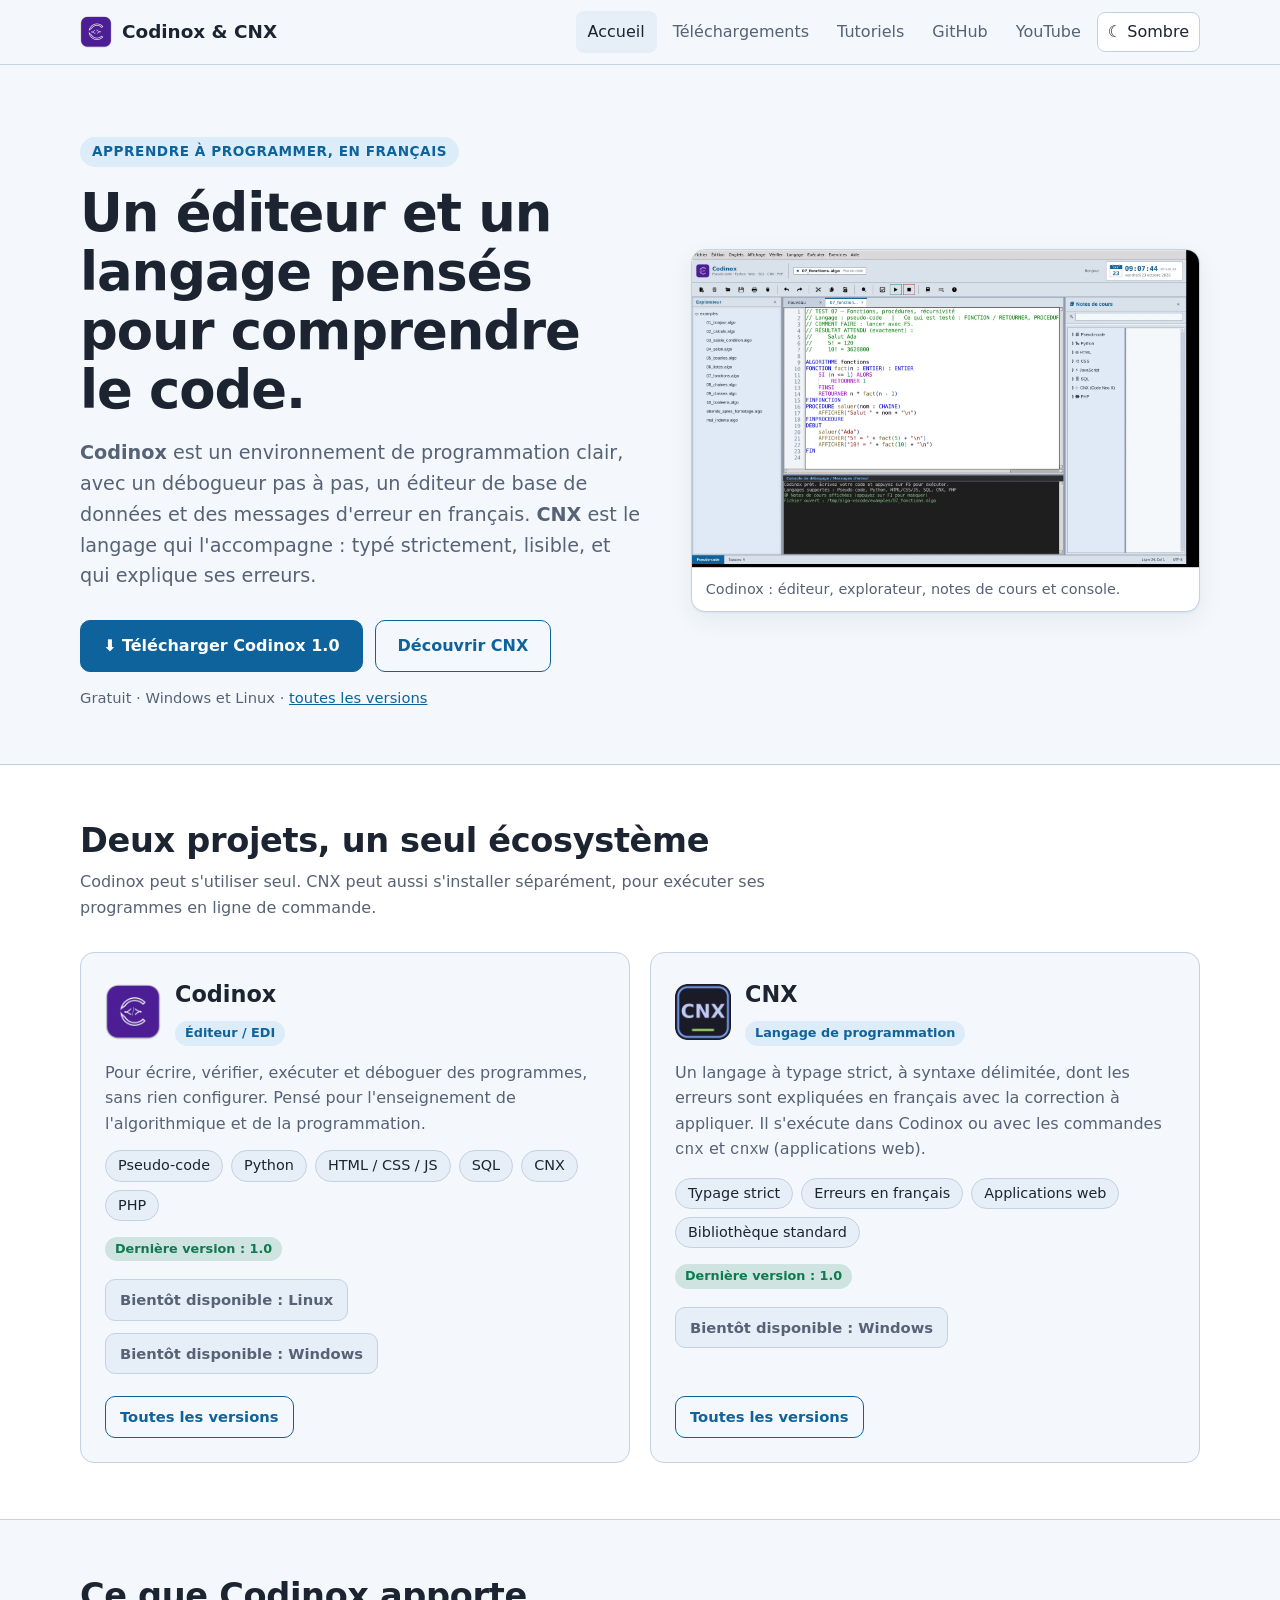
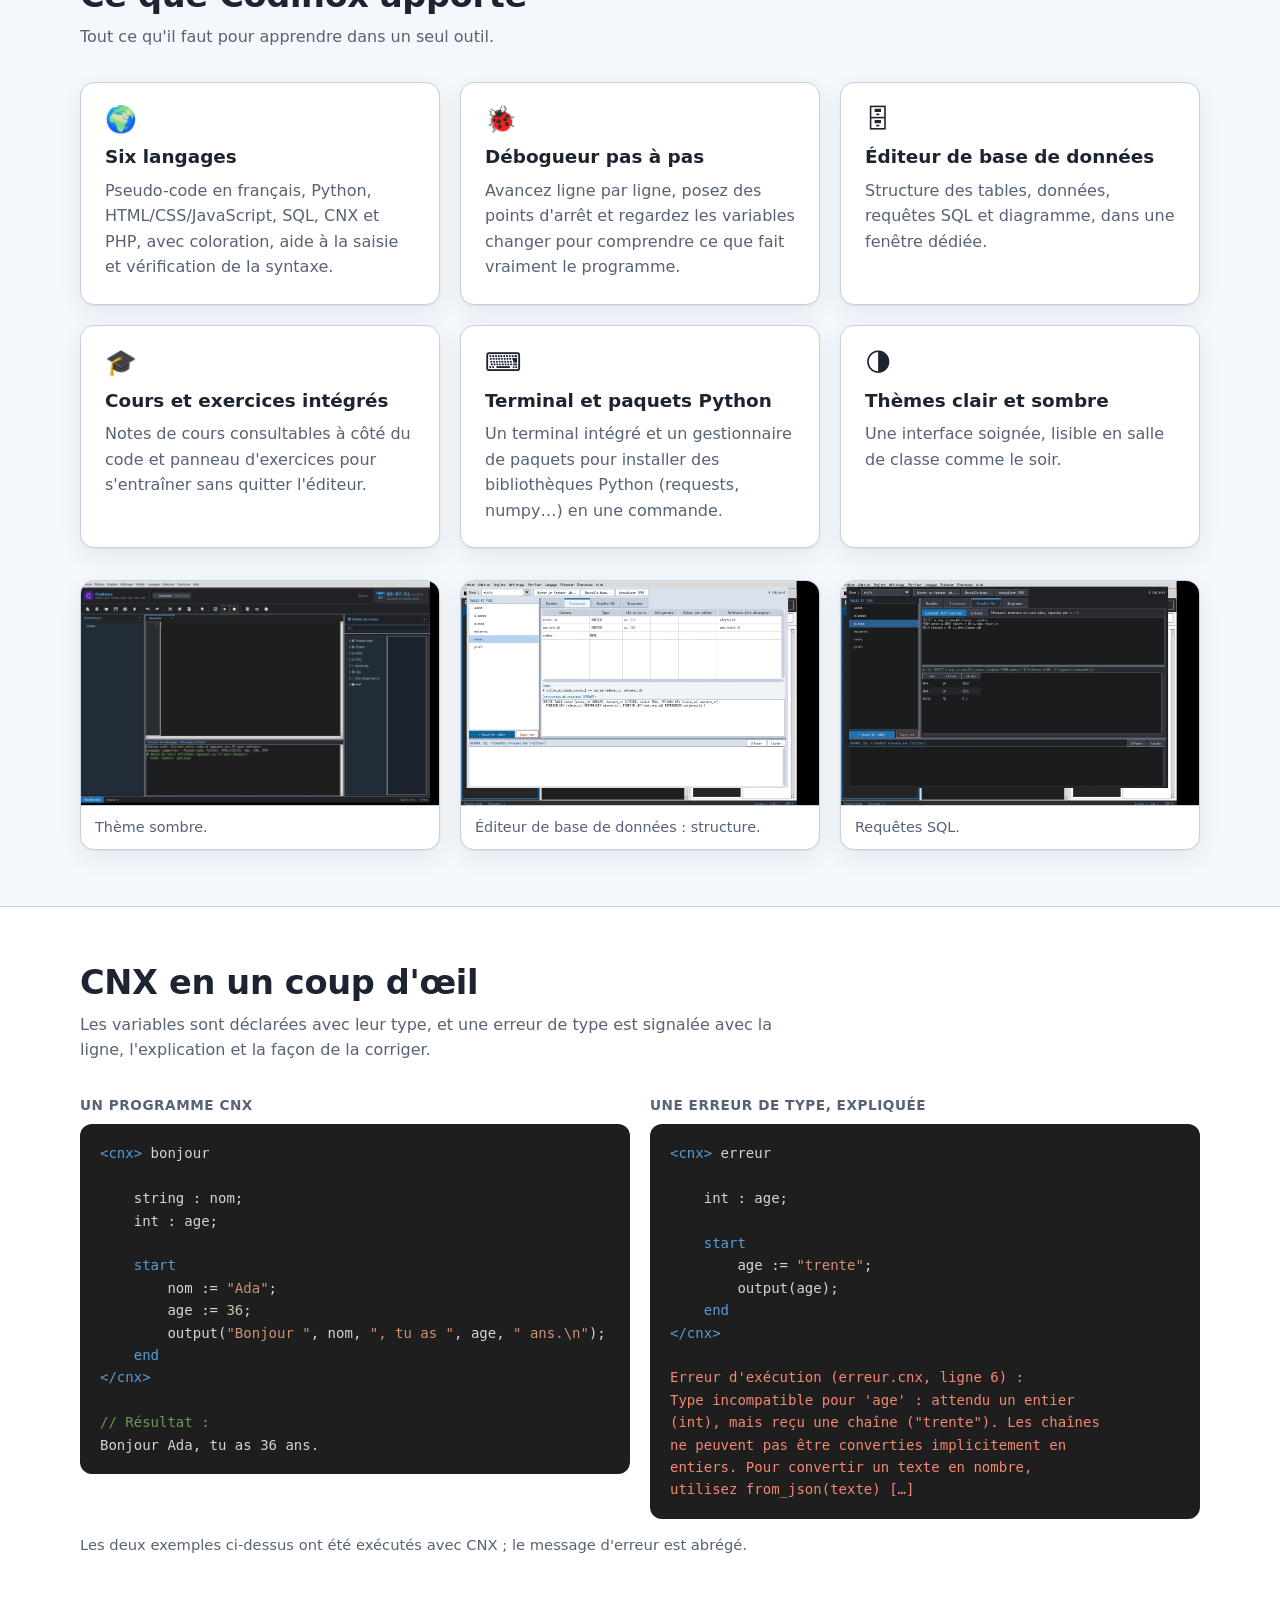
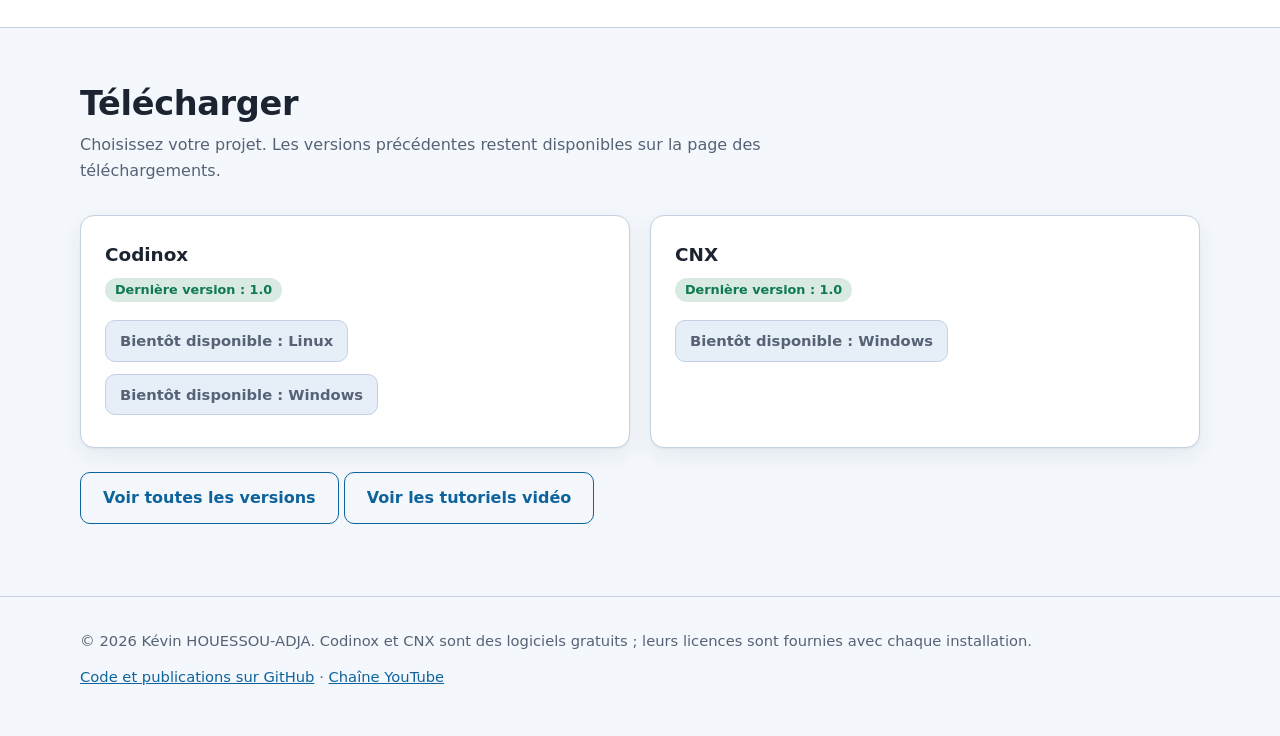
==== docs/index.html @ 6654d3e9 "Add files via upload" ====
<!doctype html>
<html lang="fr">
<head>
<meta charset="utf-8">
<meta name="viewport" content="width=device-width, initial-scale=1">
<title>Codinox et CNX : programmer en français</title>
<meta name="description" content="Codinox, un environnement de programmation avec débogueur pas à pas, et CNX, un langage typé aux erreurs en français. Téléchargement gratuit.">
<link rel="icon" type="image/png" href="img/favicon.png">
<link rel="stylesheet" href="style.css">
</head>
<body>
<header class="site-header">
  <div class="wrap">
    <a class="brand" href="index.html"><img src="img/codinox.png" alt="" width="32" height="32"><span>Codinox &amp; CNX</span></a>
    <nav class="nav" aria-label="Navigation principale">
      <a href="index.html" aria-current="page">Accueil</a>
      <a href="telechargements.html">Téléchargements</a>
      <a href="tutoriels.html">Tutoriels</a>
      <a class="repo-link" href="#" rel="noopener">GitHub</a>
      <a class="yt-link" href="https://www.youtube.com/channel/UCrIPfDknOraA24e07dwppJg" rel="noopener">YouTube</a>
      <button class="theme-btn" type="button" aria-label="Changer de thème">☾ Sombre</button>
    </nav>
  </div>
</header>

<main>
<section class="hero">
  <div class="wrap">
    <div>
      <span class="eyebrow">Apprendre à programmer, en français</span>
      <h1>Un éditeur et un langage pensés pour comprendre le code.</h1>
      <p class="lead"><strong>Codinox</strong> est un environnement de programmation clair, avec un débogueur pas à pas, un éditeur de base de données et des messages d'erreur en français.
      <strong>CNX</strong> est le langage qui l'accompagne : typé strictement, lisible, et qui explique ses erreurs.</p>
      <div class="cta">
        <a class="btn" data-hero-dl="codinox" href="telechargements.html#codinox">⬇ Télécharger Codinox</a>
        <a class="btn secondary" href="#cnx">Découvrir CNX</a>
      </div>
      <p class="hero-note">Gratuit · Windows et Linux · <a href="telechargements.html">toutes les versions</a></p>
    </div>
    <figure class="shot">
      <img src="img/interface_clair.webp" alt="Fenêtre de Codinox : éditeur de pseudo-code avec explorateur de fichiers, notes de cours et console" width="1600" height="1000">
      <figcaption>Codinox : éditeur, explorateur, notes de cours et console.</figcaption>
    </figure>
  </div>
</section>

<section id="projets" class="alt">
  <div class="wrap">
    <h2>Deux projets, un seul écosystème</h2>
    <p class="sub">Codinox peut s'utiliser seul. CNX peut aussi s'installer séparément, pour exécuter ses programmes en ligne de commande.</p>
    <div class="grid two">
      <article class="card product" id="codinox">
        <header><img src="img/codinox.png" alt="" width="56" height="56"><div><h3>Codinox</h3><span class="badge">Éditeur / EDI</span></div></header>
        <p>Pour écrire, vérifier, exécuter et déboguer des programmes, sans rien configurer. Pensé pour l'enseignement de l'algorithmique et de la programmation.</p>
        <ul class="chips"><li>Pseudo-code</li><li>Python</li><li>HTML / CSS / JS</li><li>SQL</li><li>CNX</li><li>PHP</li></ul>
        <div data-latest="codinox" data-mode="compact"></div>
        <div class="actions"><a class="btn secondary small" href="telechargements.html#codinox">Toutes les versions</a></div>
      </article>
      <article class="card product" id="cnx">
        <header><img src="img/cnx.png" alt="" width="56" height="56"><div><h3>CNX</h3><span class="badge">Langage de programmation</span></div></header>
        <p>Un langage à typage strict, à syntaxe délimitée, dont les erreurs sont expliquées en français avec la correction à appliquer. Il s'exécute dans Codinox ou avec les commandes <code>cnx</code> et <code>cnxw</code> (applications web).</p>
        <ul class="chips"><li>Typage strict</li><li>Erreurs en français</li><li>Applications web</li><li>Bibliothèque standard</li></ul>
        <div data-latest="cnx" data-mode="compact"></div>
        <div class="actions"><a class="btn secondary small" href="telechargements.html#cnx">Toutes les versions</a></div>
      </article>
    </div>
  </div>
</section>

<section id="fonctions">
  <div class="wrap">
    <h2>Ce que Codinox apporte</h2>
    <p class="sub">Tout ce qu'il faut pour apprendre dans un seul outil.</p>
    <div class="grid three">
      <div class="card"><div class="icon" aria-hidden="true">🌍</div><h3>Six langages</h3><p>Pseudo-code en français, Python, HTML/CSS/JavaScript, SQL, CNX et PHP, avec coloration, aide à la saisie et vérification de la syntaxe.</p></div>
      <div class="card"><div class="icon" aria-hidden="true">🐞</div><h3>Débogueur pas à pas</h3><p>Avancez ligne par ligne, posez des points d'arrêt et regardez les variables changer pour comprendre ce que fait vraiment le programme.</p></div>
      <div class="card"><div class="icon" aria-hidden="true">🗄</div><h3>Éditeur de base de données</h3><p>Structure des tables, données, requêtes SQL et diagramme, dans une fenêtre dédiée.</p></div>
      <div class="card"><div class="icon" aria-hidden="true">🎓</div><h3>Cours et exercices intégrés</h3><p>Notes de cours consultables à côté du code et panneau d'exercices pour s'entraîner sans quitter l'éditeur.</p></div>
      <div class="card"><div class="icon" aria-hidden="true">⌨</div><h3>Terminal et paquets Python</h3><p>Un terminal intégré et un gestionnaire de paquets pour installer des bibliothèques Python (requests, numpy…) en une commande.</p></div>
      <div class="card"><div class="icon" aria-hidden="true">🌗</div><h3>Thèmes clair et sombre</h3><p>Une interface soignée, lisible en salle de classe comme le soir.</p></div>
    </div>
    <div class="gallery" style="margin-top:32px">
      <figure class="shot"><img src="img/interface_sombre.webp" alt="Codinox en thème sombre" loading="lazy" width="1600" height="1000"><figcaption>Thème sombre.</figcaption></figure>
      <figure class="shot"><img src="img/bdd_structure.webp" alt="Éditeur de base de données : structure des tables" loading="lazy" width="1280" height="800"><figcaption>Éditeur de base de données : structure.</figcaption></figure>
      <figure class="shot"><img src="img/bdd_sql.webp" alt="Éditeur de base de données : requêtes SQL en thème sombre" loading="lazy" width="1280" height="800"><figcaption>Requêtes SQL.</figcaption></figure>
    </div>
  </div>
</section>

<section id="cnx-langage" class="alt">
  <div class="wrap">
    <h2>CNX en un coup d'œil</h2>
    <p class="sub">Les variables sont déclarées avec leur type, et une erreur de type est signalée avec la ligne, l'explication et la façon de la corriger.</p>
    <div class="code-pair">
      <div>
        <p class="code-title">Un programme CNX</p>
<pre><span class="k">&lt;cnx&gt;</span> bonjour

    string : nom;
    int : age;

    <span class="k">start</span>
        nom := <span class="s">"Ada"</span>;
        age := <span class="n">36</span>;
        output(<span class="s">"Bonjour "</span>, nom, <span class="s">", tu as "</span>, age, <span class="s">" ans.\n"</span>);
    <span class="k">end</span>
<span class="k">&lt;/cnx&gt;</span>

<span class="c">// Résultat :</span>
Bonjour Ada, tu as 36 ans.</pre>
      </div>
      <div>
        <p class="code-title">Une erreur de type, expliquée</p>
<pre><span class="k">&lt;cnx&gt;</span> erreur

    int : age;

    <span class="k">start</span>
        age := <span class="s">"trente"</span>;
        output(age);
    <span class="k">end</span>
<span class="k">&lt;/cnx&gt;</span>

<span class="e">Erreur d'exécution (erreur.cnx, ligne 6) :
Type incompatible pour 'age' : attendu un entier
(int), mais reçu une chaîne ("trente"). Les chaînes
ne peuvent pas être converties implicitement en
entiers. Pour convertir un texte en nombre,
utilisez from_json(texte) […]</span></pre>
      </div>
    </div>
    <p class="hero-note">Les deux exemples ci-dessus ont été exécutés avec CNX ; le message d'erreur est abrégé.</p>
  </div>
</section>

<section id="telecharger">
  <div class="wrap">
    <h2>Télécharger</h2>
    <p class="sub">Choisissez votre projet. Les versions précédentes restent disponibles sur la page des téléchargements.</p>
    <div class="grid two">
      <div class="card"><h3>Codinox</h3><div data-latest="codinox" data-mode="compact"></div></div>
      <div class="card"><h3>CNX</h3><div data-latest="cnx" data-mode="compact"></div></div>
    </div>
    <p style="margin-top:24px"><a class="btn secondary" href="telechargements.html">Voir toutes les versions</a> <a class="btn secondary" href="tutoriels.html">Voir les tutoriels vidéo</a></p>
  </div>
</section>
</main>

<footer>
  <div class="wrap">
    <p>© <span data-year>2026</span> Kévin HOUESSOU-ADJA. Codinox et CNX sont des logiciels gratuits ; leurs licences sont fournies avec chaque installation.</p>
    <p><a class="repo-link" href="#" rel="noopener">Code et publications sur GitHub</a> · <a class="yt-link" href="https://www.youtube.com/channel/UCrIPfDknOraA24e07dwppJg" rel="noopener">Chaîne YouTube</a></p>
  </div>
</footer>
<script src="data/releases.js"></script>
<script src="site.js"></script>
</body>
</html>
---- docs/style.css ----
/* Codinox / CNX : site de présentation. Mêmes couleurs que l'IDE (bleu #0e639c, fonds bleutés, thème sombre #202226). */
:root {
  --bg: #f4f8fc; --surface: #ffffff; --soft: #e6eef7; --border: #c3d1e2;
  --text: #1b2430; --muted: #566275; --accent: #0e639c; --accent-hover: #0b5080; --accent-fg: #ffffff;
  --accent-soft: #dcecf8; --ok: #0f7a4f; --warn: #b45309; --code-bg: #1e1e1e; --code-fg: #d4d4d4;
  --shadow: 0 1px 2px rgba(20,40,70,.06), 0 8px 24px rgba(20,40,70,.07);
  --font: "Segoe UI", system-ui, -apple-system, "Helvetica Neue", Arial, sans-serif;
  --mono: Consolas, "SF Mono", Menlo, "DejaVu Sans Mono", monospace;
}
@media (prefers-color-scheme: dark) {
  :root:not([data-theme="light"]) {
    --bg: #1a1d22; --surface: #23272e; --soft: #2a3038; --border: #3a424d;
    --text: #e6e9ef; --muted: #a3abb9; --accent: #4aa3e0; --accent-hover: #6bb6ea; --accent-fg: #0f1a24;
    --accent-soft: #1f3447; --ok: #7cc38a; --warn: #f0b45a; --code-bg: #14161a; --code-fg: #d4d4d4;
    --shadow: 0 1px 2px rgba(0,0,0,.3), 0 8px 24px rgba(0,0,0,.25);
  }
}
:root[data-theme="dark"] {
  --bg: #1a1d22; --surface: #23272e; --soft: #2a3038; --border: #3a424d;
  --text: #e6e9ef; --muted: #a3abb9; --accent: #4aa3e0; --accent-hover: #6bb6ea; --accent-fg: #0f1a24;
  --accent-soft: #1f3447; --ok: #7cc38a; --warn: #f0b45a; --code-bg: #14161a; --code-fg: #d4d4d4;
  --shadow: 0 1px 2px rgba(0,0,0,.3), 0 8px 24px rgba(0,0,0,.25);
}
* { box-sizing: border-box; }
html { scroll-behavior: smooth; }
body { margin: 0; background: var(--bg); color: var(--text); font: 16px/1.6 var(--font); -webkit-font-smoothing: antialiased; }
img { max-width: 100%; height: auto; display: block; }
a { color: var(--accent); }
a:hover { color: var(--accent-hover); }
.wrap { width: min(1120px, 100% - 32px); margin: 0 auto; }
:focus-visible { outline: 3px solid var(--accent); outline-offset: 2px; border-radius: 4px; }

/* En-tête */
.site-header { position: sticky; top: 0; z-index: 20; background: color-mix(in srgb, var(--bg) 88%, transparent); backdrop-filter: blur(10px); border-bottom: 1px solid var(--border); }
.site-header .wrap { display: flex; align-items: center; gap: 20px; min-height: 64px; flex-wrap: wrap; }
.brand { display: flex; align-items: center; gap: 10px; font-weight: 700; font-size: 1.15rem; color: var(--text); text-decoration: none; }
.brand img { width: 32px; height: 32px; border-radius: 8px; }
.nav { display: flex; gap: 4px; margin-left: auto; align-items: center; flex-wrap: wrap; }
.nav a { color: var(--muted); text-decoration: none; padding: 8px 12px; border-radius: 8px; font-weight: 500; }
.nav a:hover, .nav a[aria-current="page"] { color: var(--text); background: var(--soft); }
.theme-btn { border: 1px solid var(--border); background: var(--surface); color: var(--text); border-radius: 8px; padding: 6px 10px; cursor: pointer; font: inherit; }
.theme-btn:hover { background: var(--soft); }

/* Boutons */
.btn { display: inline-flex; align-items: center; gap: 8px; padding: 12px 22px; border-radius: 10px; border: 1px solid var(--accent); background: var(--accent); color: var(--accent-fg); font: inherit; font-weight: 600; text-decoration: none; cursor: pointer; }
.btn:hover { background: var(--accent-hover); border-color: var(--accent-hover); color: var(--accent-fg); }
.btn.secondary { background: transparent; color: var(--accent); }
.btn.secondary:hover { background: var(--accent-soft); color: var(--accent-hover); }
.btn.small { padding: 8px 14px; font-size: .92rem; }
.btn[aria-disabled="true"] { background: var(--soft); border-color: var(--border); color: var(--muted); cursor: not-allowed; pointer-events: none; }

/* Accueil */
.hero { padding: 72px 0 40px; }
.hero .wrap { display: grid; grid-template-columns: 1.05fr .95fr; gap: 48px; align-items: center; }
.eyebrow { display: inline-block; font-size: .85rem; font-weight: 600; letter-spacing: .04em; text-transform: uppercase; color: var(--accent); background: var(--accent-soft); padding: 4px 12px; border-radius: 999px; }
h1 { font-size: clamp(2rem, 4.6vw, 3.3rem); line-height: 1.12; margin: 16px 0; letter-spacing: -.02em; }
.lead { font-size: 1.2rem; color: var(--muted); max-width: 34em; }
.cta { display: flex; gap: 12px; flex-wrap: wrap; margin-top: 28px; }
.hero-note { color: var(--muted); font-size: .92rem; margin-top: 14px; }
.shot { border: 1px solid var(--border); border-radius: 14px; box-shadow: var(--shadow); overflow: hidden; background: var(--surface); }
.shot img { width: 100%; }
.shot figcaption { padding: 10px 14px; font-size: .9rem; color: var(--muted); border-top: 1px solid var(--border); }
figure { margin: 0; }

section { padding: 56px 0; }
section.alt { background: var(--surface); border-block: 1px solid var(--border); }
h2 { font-size: clamp(1.5rem, 3vw, 2.1rem); line-height: 1.2; margin: 0 0 8px; letter-spacing: -.01em; }
.sub { color: var(--muted); max-width: 46em; margin: 0 0 32px; }
.grid { display: grid; gap: 20px; }
.grid.two { grid-template-columns: repeat(2, 1fr); }
.grid.three { grid-template-columns: repeat(3, 1fr); }
.card { background: var(--surface); border: 1px solid var(--border); border-radius: 14px; padding: 24px; box-shadow: var(--shadow); }
section.alt .card { background: var(--bg); box-shadow: none; }
.card h3 { margin: 0 0 6px; font-size: 1.15rem; }
.card p { margin: 0; color: var(--muted); }
.card .icon { font-size: 1.6rem; line-height: 1; margin-bottom: 10px; }
.product { display: flex; flex-direction: column; gap: 14px; }
.product header { display: flex; align-items: center; gap: 14px; }
.product header img { width: 56px; height: 56px; border-radius: 12px; }
.product h3 { font-size: 1.4rem; }
.badge { display: inline-block; font-size: .8rem; font-weight: 600; padding: 2px 10px; border-radius: 999px; background: var(--accent-soft); color: var(--accent); }
.badge.ok { background: color-mix(in srgb, var(--ok) 16%, transparent); color: var(--ok); }
.chips { display: flex; flex-wrap: wrap; gap: 8px; margin: 0; padding: 0; list-style: none; }
.chips li { background: var(--soft); border: 1px solid var(--border); border-radius: 999px; padding: 3px 12px; font-size: .9rem; }
.product .actions { margin-top: auto; display: flex; gap: 10px; flex-wrap: wrap; }

/* Code CNX */
.code-pair { display: grid; grid-template-columns: 1fr 1fr; gap: 20px; }
pre { margin: 0; background: var(--code-bg); color: var(--code-fg); border-radius: 12px; padding: 18px 20px; overflow-x: auto; font: 14px/1.6 var(--mono); }
.code-title { font-size: .85rem; font-weight: 600; color: var(--muted); margin: 0 0 8px; text-transform: uppercase; letter-spacing: .04em; }
.k { color: #569cd6; } .s { color: #ce9178; } .c { color: #6a9955; } .n { color: #b5cea8; } .e { color: #f48771; }

.gallery { display: grid; grid-template-columns: repeat(3, 1fr); gap: 20px; }
.gallery .wide { grid-column: 1 / -1; }

/* Téléchargements */
.dl-head { display: flex; flex-wrap: wrap; gap: 16px; align-items: baseline; }
.dl-head h2 { margin: 0; }
.latest { border: 2px solid var(--accent); border-radius: 16px; background: var(--surface); padding: 28px; box-shadow: var(--shadow); }
.latest .ver { font-size: 2.2rem; font-weight: 800; letter-spacing: -.02em; }
.latest .meta { color: var(--muted); margin-left: 10px; }
.files { display: flex; flex-wrap: wrap; gap: 12px; margin: 18px 0 8px; }
.file { display: flex; flex-direction: column; gap: 4px; }
.file small { color: var(--muted); }
.file .reco { color: var(--ok); font-weight: 600; }
.notes { margin: 12px 0 0; padding-left: 20px; color: var(--muted); }
.history { margin-top: 28px; }
.history h3 { margin: 0 0 12px; }
.release { border: 1px solid var(--border); border-radius: 12px; background: var(--surface); margin-bottom: 10px; }
.release summary { cursor: pointer; padding: 14px 18px; display: flex; gap: 12px; align-items: center; flex-wrap: wrap; font-weight: 600; list-style: none; }
.release summary::-webkit-details-marker { display: none; }
.release summary::before { content: "▸"; color: var(--muted); transition: transform .15s; }
.release[open] summary::before { transform: rotate(90deg); }
.release .body { padding: 0 18px 18px; }
.release .date { color: var(--muted); font-weight: 400; margin-left: auto; }
.empty { border: 1px dashed var(--border); border-radius: 14px; padding: 32px; text-align: center; color: var(--muted); background: var(--surface); }
.tabs { display: flex; gap: 8px; margin-bottom: 24px; flex-wrap: wrap; }
.tab { border: 1px solid var(--border); background: var(--surface); color: var(--text); border-radius: 999px; padding: 6px 16px; cursor: pointer; font: inherit; }
.tab[aria-pressed="true"] { background: var(--accent); border-color: var(--accent); color: var(--accent-fg); }
.video { display: flex; flex-direction: column; gap: 10px; }
.video .tag { align-self: flex-start; }
.video .actions { margin-top: auto; display: flex; gap: 8px; flex-wrap: wrap; padding-top: 8px; }
.player { aspect-ratio: 16 / 9; border-radius: 10px; overflow: hidden; background: #0b1220; margin-bottom: 4px; }
.player iframe { width: 100%; height: 100%; border: 0; display: block; }
.player-btn { width: 100%; height: 100%; border: 0; cursor: pointer; display: flex; flex-direction: column; align-items: center; justify-content: center; gap: 8px; color: #e6e9ef; font: inherit; font-weight: 600; background: radial-gradient(circle at 50% 40%, #1b4f8f, #0b1220 70%); }
.player-btn span:first-child { font-size: 2.4rem; line-height: 1; }
.player-btn:hover { filter: brightness(1.15); }
.yt-btn { margin-bottom: 20px; }
.note { background: var(--accent-soft); border-radius: 12px; padding: 14px 18px; color: var(--text); }

footer { border-top: 1px solid var(--border); padding: 32px 0 48px; color: var(--muted); font-size: .92rem; }
footer .wrap { display: flex; flex-wrap: wrap; gap: 12px 32px; justify-content: space-between; }
footer p { margin: 0; }

@media (max-width: 860px) {
  .hero { padding-top: 40px; }
  .hero .wrap, .grid.two, .grid.three, .code-pair, .gallery { grid-template-columns: 1fr; }
  .nav { margin-left: 0; }
  .release .date { margin-left: 0; }
}
@media (prefers-reduced-motion: reduce) { html { scroll-behavior: auto; } * { transition: none !important; } }

/* Les éléments de grille peuvent rétrécir (sinon les blocs de code élargissent la page sur téléphone) */
.grid > *, .code-pair > *, .gallery > *, .hero .wrap > * { min-width: 0; }
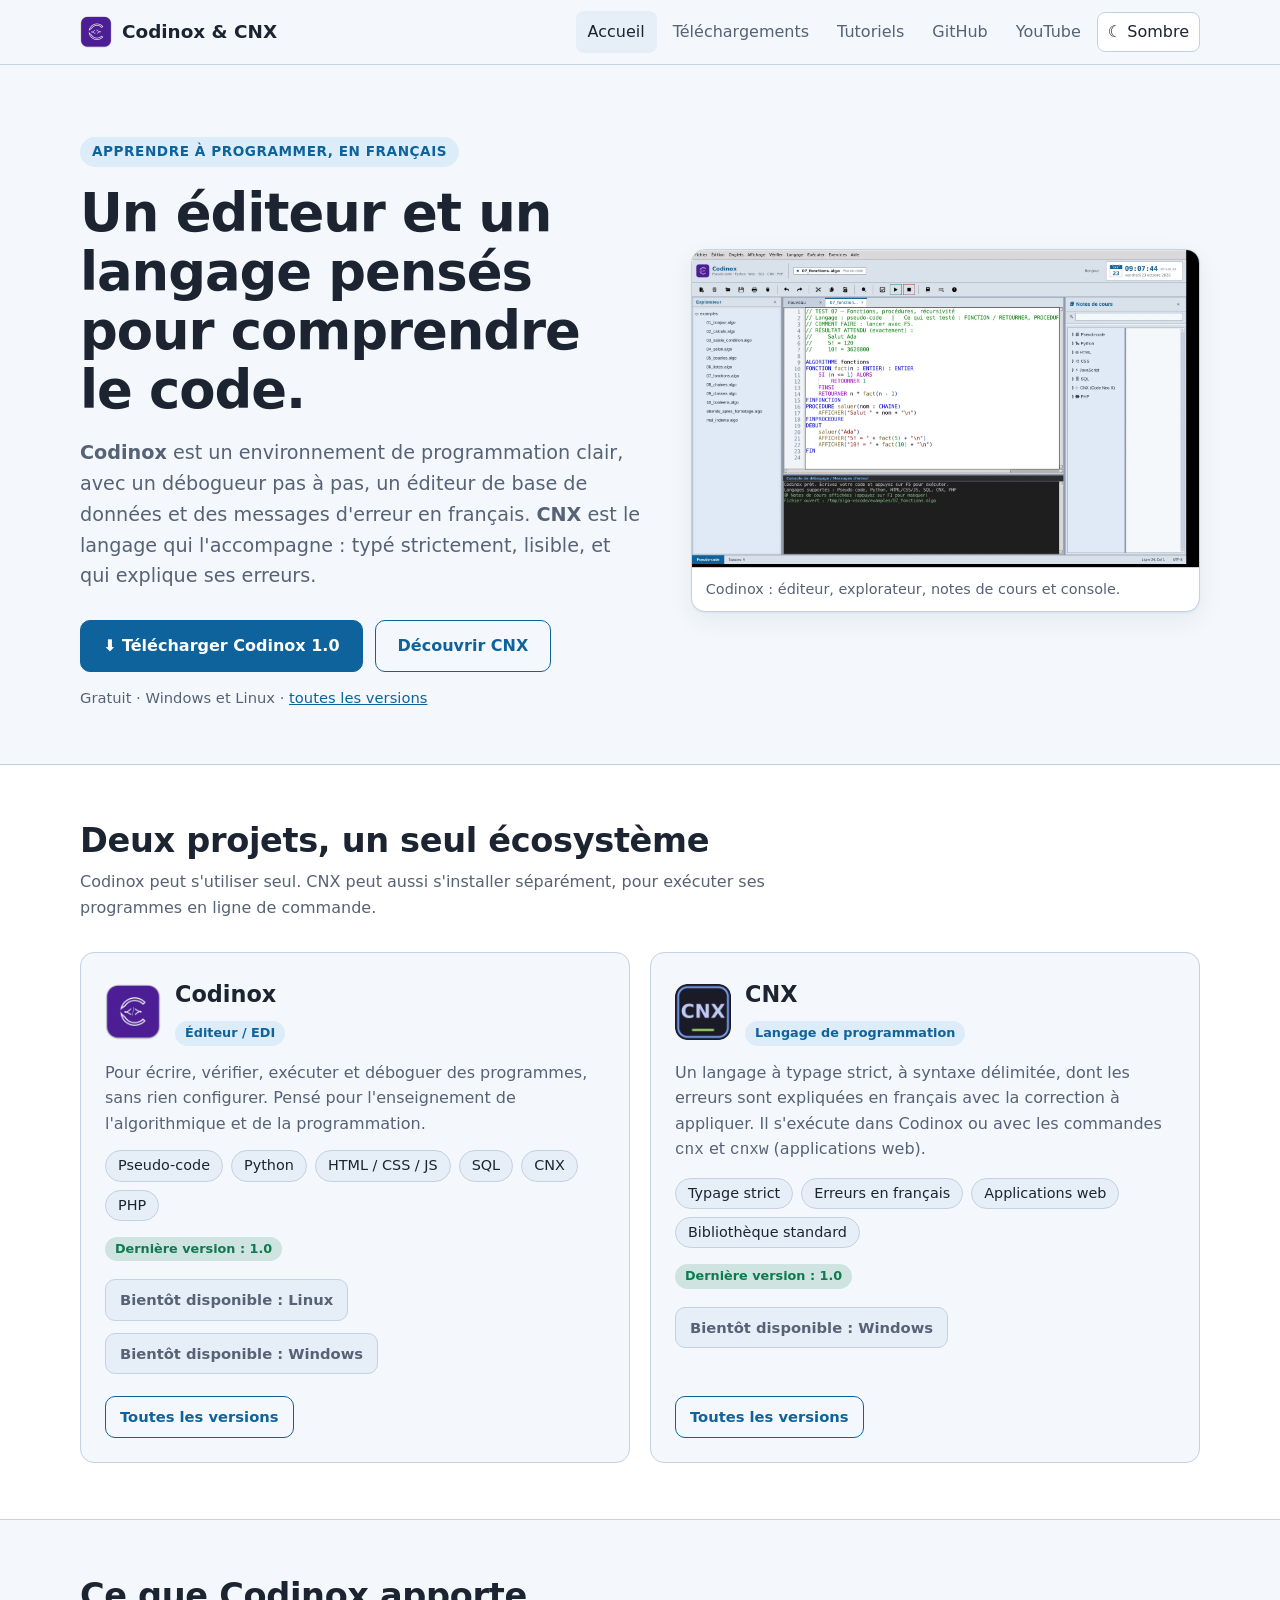
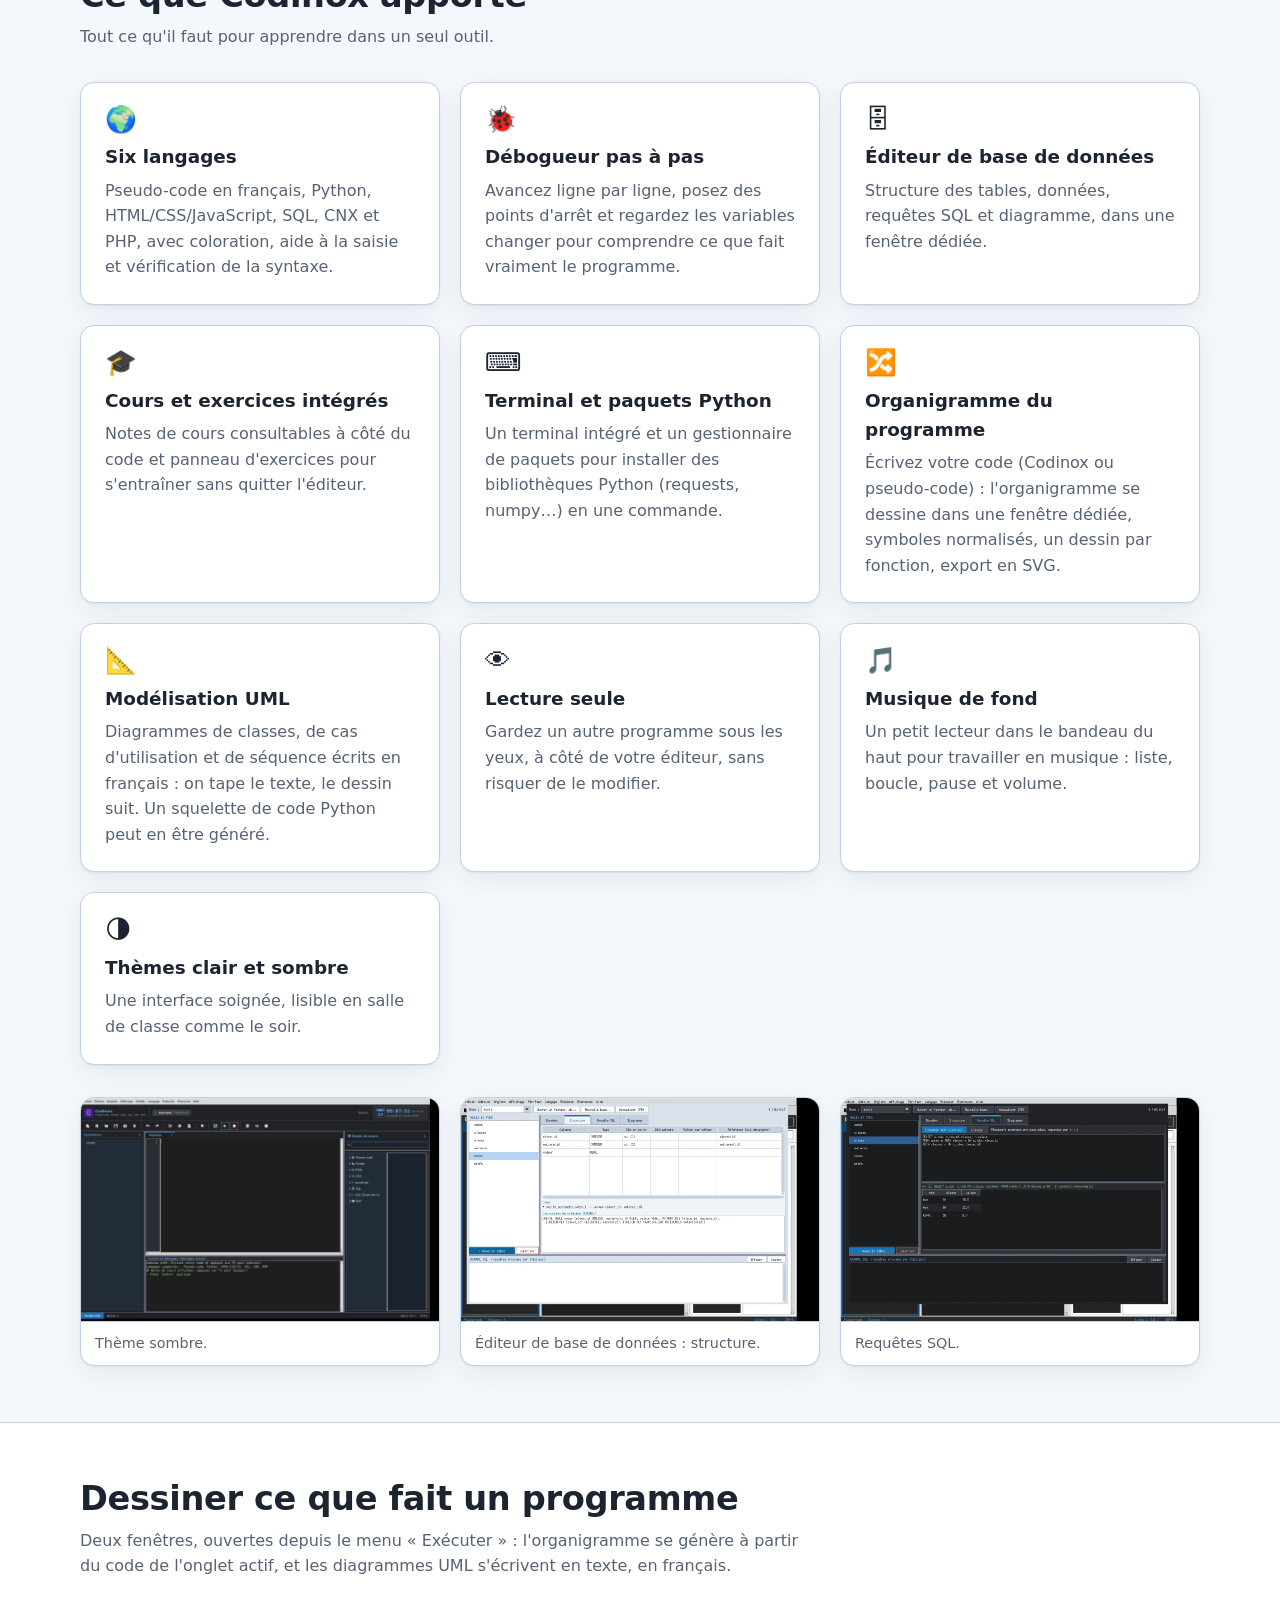
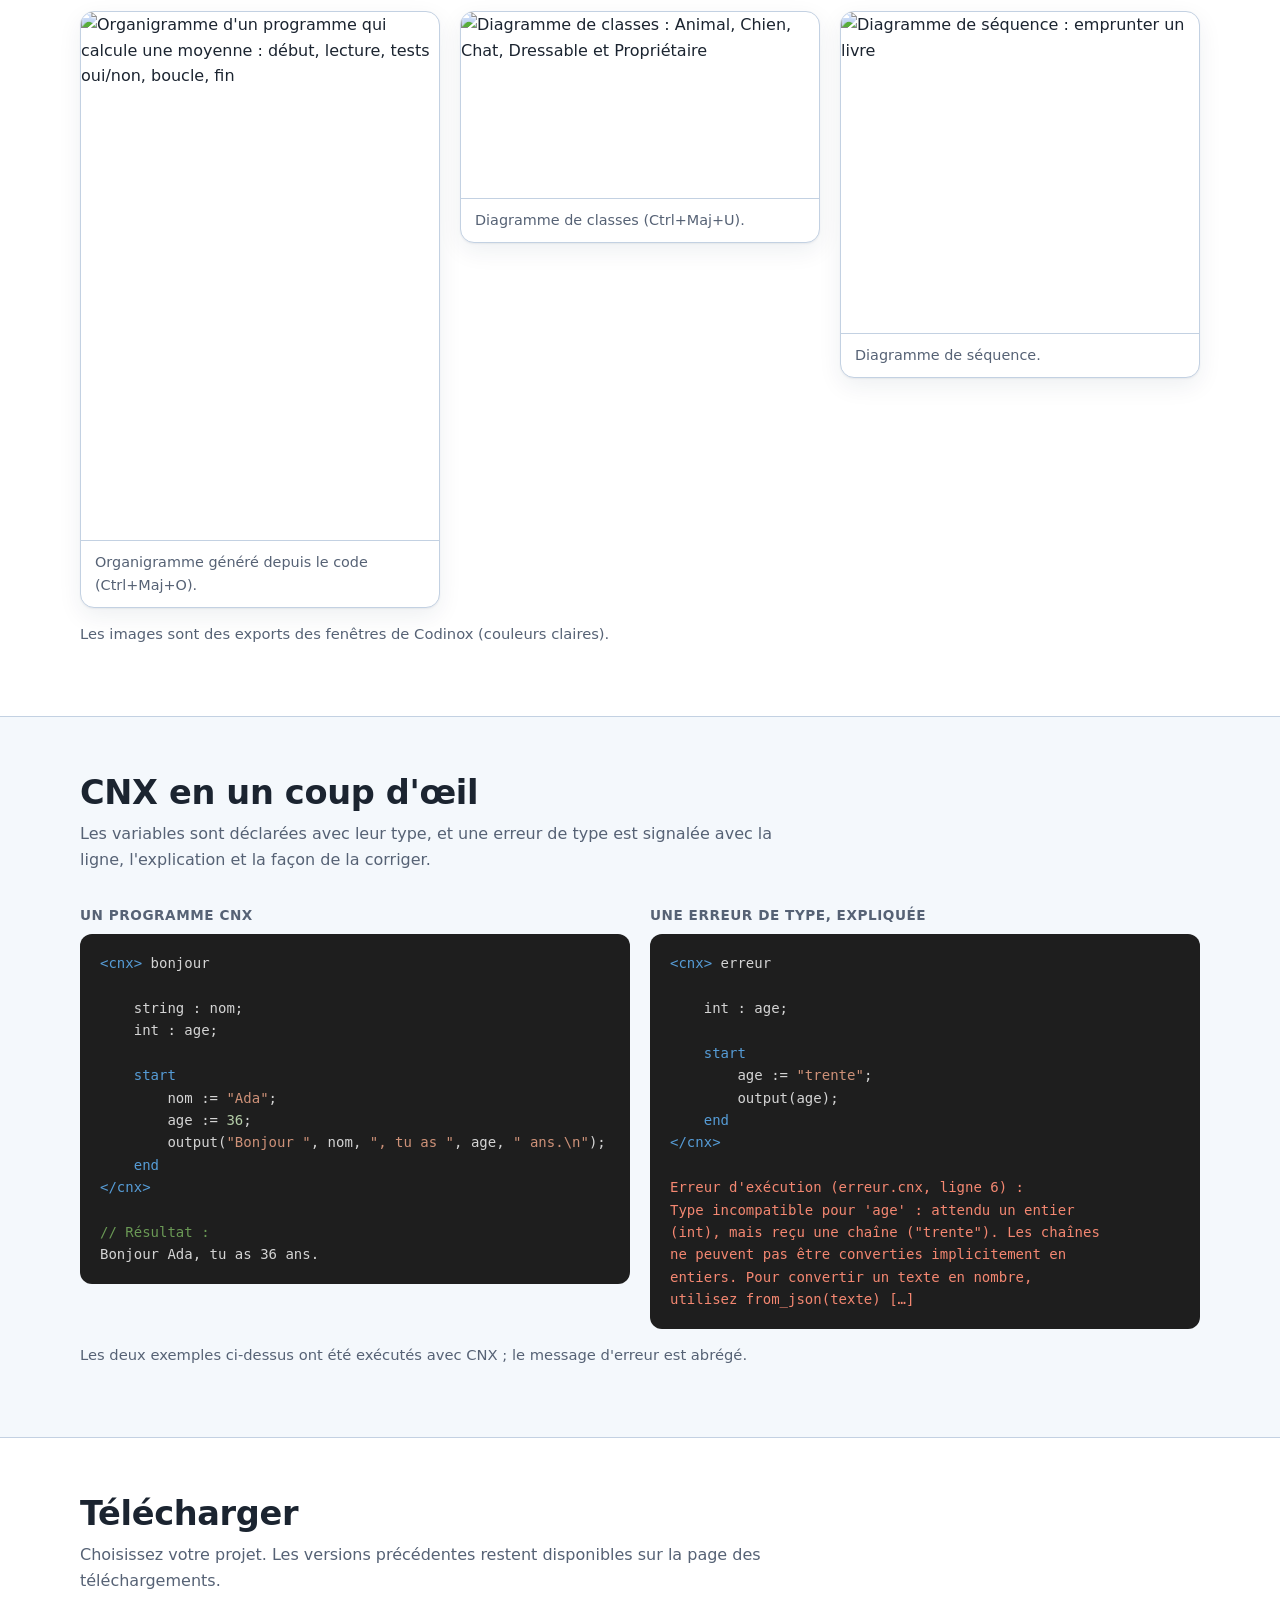
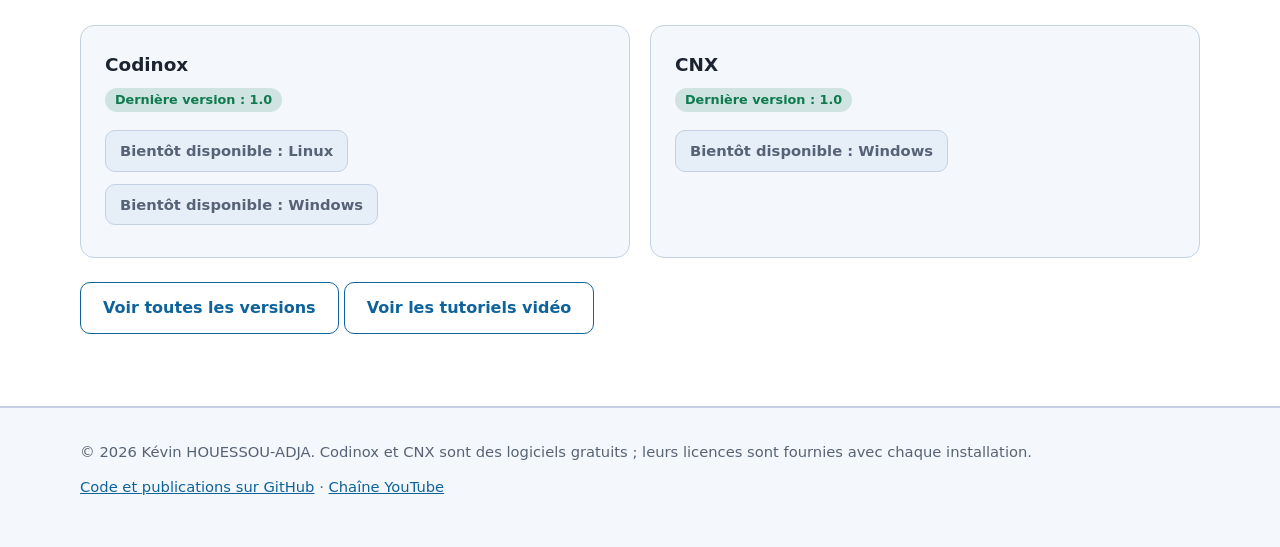
==== commit 270c1c4e: "Add files via upload" ====
--- a/docs/index.html
+++ b/docs/index.html
@@ -77,6 +77,10 @@
       <div class="card"><div class="icon" aria-hidden="true">🗄</div><h3>Éditeur de base de données</h3><p>Structure des tables, données, requêtes SQL et diagramme, dans une fenêtre dédiée.</p></div>
       <div class="card"><div class="icon" aria-hidden="true">🎓</div><h3>Cours et exercices intégrés</h3><p>Notes de cours consultables à côté du code et panneau d'exercices pour s'entraîner sans quitter l'éditeur.</p></div>
       <div class="card"><div class="icon" aria-hidden="true">⌨</div><h3>Terminal et paquets Python</h3><p>Un terminal intégré et un gestionnaire de paquets pour installer des bibliothèques Python (requests, numpy…) en une commande.</p></div>
+      <div class="card"><div class="icon" aria-hidden="true">🔀</div><h3>Organigramme du programme</h3><p>Écrivez votre code (Codinox ou pseudo-code) : l'organigramme se dessine dans une fenêtre dédiée, symboles normalisés, un dessin par fonction, export en SVG.</p></div>
+      <div class="card"><div class="icon" aria-hidden="true">📐</div><h3>Modélisation UML</h3><p>Diagrammes de classes, de cas d'utilisation et de séquence écrits en français : on tape le texte, le dessin suit. Un squelette de code Python peut en être généré.</p></div>
+      <div class="card"><div class="icon" aria-hidden="true">👁</div><h3>Lecture seule</h3><p>Gardez un autre programme sous les yeux, à côté de votre éditeur, sans risquer de le modifier.</p></div>
+      <div class="card"><div class="icon" aria-hidden="true">🎵</div><h3>Musique de fond</h3><p>Un petit lecteur dans le bandeau du haut pour travailler en musique : liste, boucle, pause et volume.</p></div>
       <div class="card"><div class="icon" aria-hidden="true">🌗</div><h3>Thèmes clair et sombre</h3><p>Une interface soignée, lisible en salle de classe comme le soir.</p></div>
     </div>
     <div class="gallery" style="margin-top:32px">
@@ -87,7 +91,20 @@
   </div>
 </section>
 
-<section id="cnx-langage" class="alt">
+<section id="modelisation" class="alt">
+  <div class="wrap">
+    <h2>Dessiner ce que fait un programme</h2>
+    <p class="sub">Deux fenêtres, ouvertes depuis le menu « Exécuter » : l'organigramme se génère à partir du code de l'onglet actif, et les diagrammes UML s'écrivent en texte, en français.</p>
+    <div class="gallery">
+      <figure class="shot"><img src="img/organigramme.webp" alt="Organigramme d'un programme qui calcule une moyenne : début, lecture, tests oui/non, boucle, fin" loading="lazy" width="1000" height="1474"><figcaption>Organigramme généré depuis le code (Ctrl+Maj+O).</figcaption></figure>
+      <figure class="shot"><img src="img/uml_classes.webp" alt="Diagramme de classes : Animal, Chien, Chat, Dressable et Propriétaire" loading="lazy" width="1400" height="726"><figcaption>Diagramme de classes (Ctrl+Maj+U).</figcaption></figure>
+      <figure class="shot"><img src="img/uml_sequence.webp" alt="Diagramme de séquence : emprunter un livre" loading="lazy" width="1400" height="1257"><figcaption>Diagramme de séquence.</figcaption></figure>
+    </div>
+    <p class="hero-note">Les images sont des exports des fenêtres de Codinox (couleurs claires).</p>
+  </div>
+</section>
+
+<section id="cnx-langage">
   <div class="wrap">
     <h2>CNX en un coup d'œil</h2>
     <p class="sub">Les variables sont déclarées avec leur type, et une erreur de type est signalée avec la ligne, l'explication et la façon de la corriger.</p>
@@ -133,7 +150,7 @@
   </div>
 </section>
 
-<section id="telecharger">
+<section id="telecharger" class="alt">
   <div class="wrap">
     <h2>Télécharger</h2>
     <p class="sub">Choisissez votre projet. Les versions précédentes restent disponibles sur la page des téléchargements.</p>
--- a/docs/style.css
+++ b/docs/style.css
@@ -90,7 +90,7 @@
 .code-title { font-size: .85rem; font-weight: 600; color: var(--muted); margin: 0 0 8px; text-transform: uppercase; letter-spacing: .04em; }
 .k { color: #569cd6; } .s { color: #ce9178; } .c { color: #6a9955; } .n { color: #b5cea8; } .e { color: #f48771; }
 
-.gallery { display: grid; grid-template-columns: repeat(3, 1fr); gap: 20px; }
+.gallery { align-items: start; display: grid; grid-template-columns: repeat(3, 1fr); gap: 20px; }
 .gallery .wide { grid-column: 1 / -1; }
 
 /* Téléchargements */
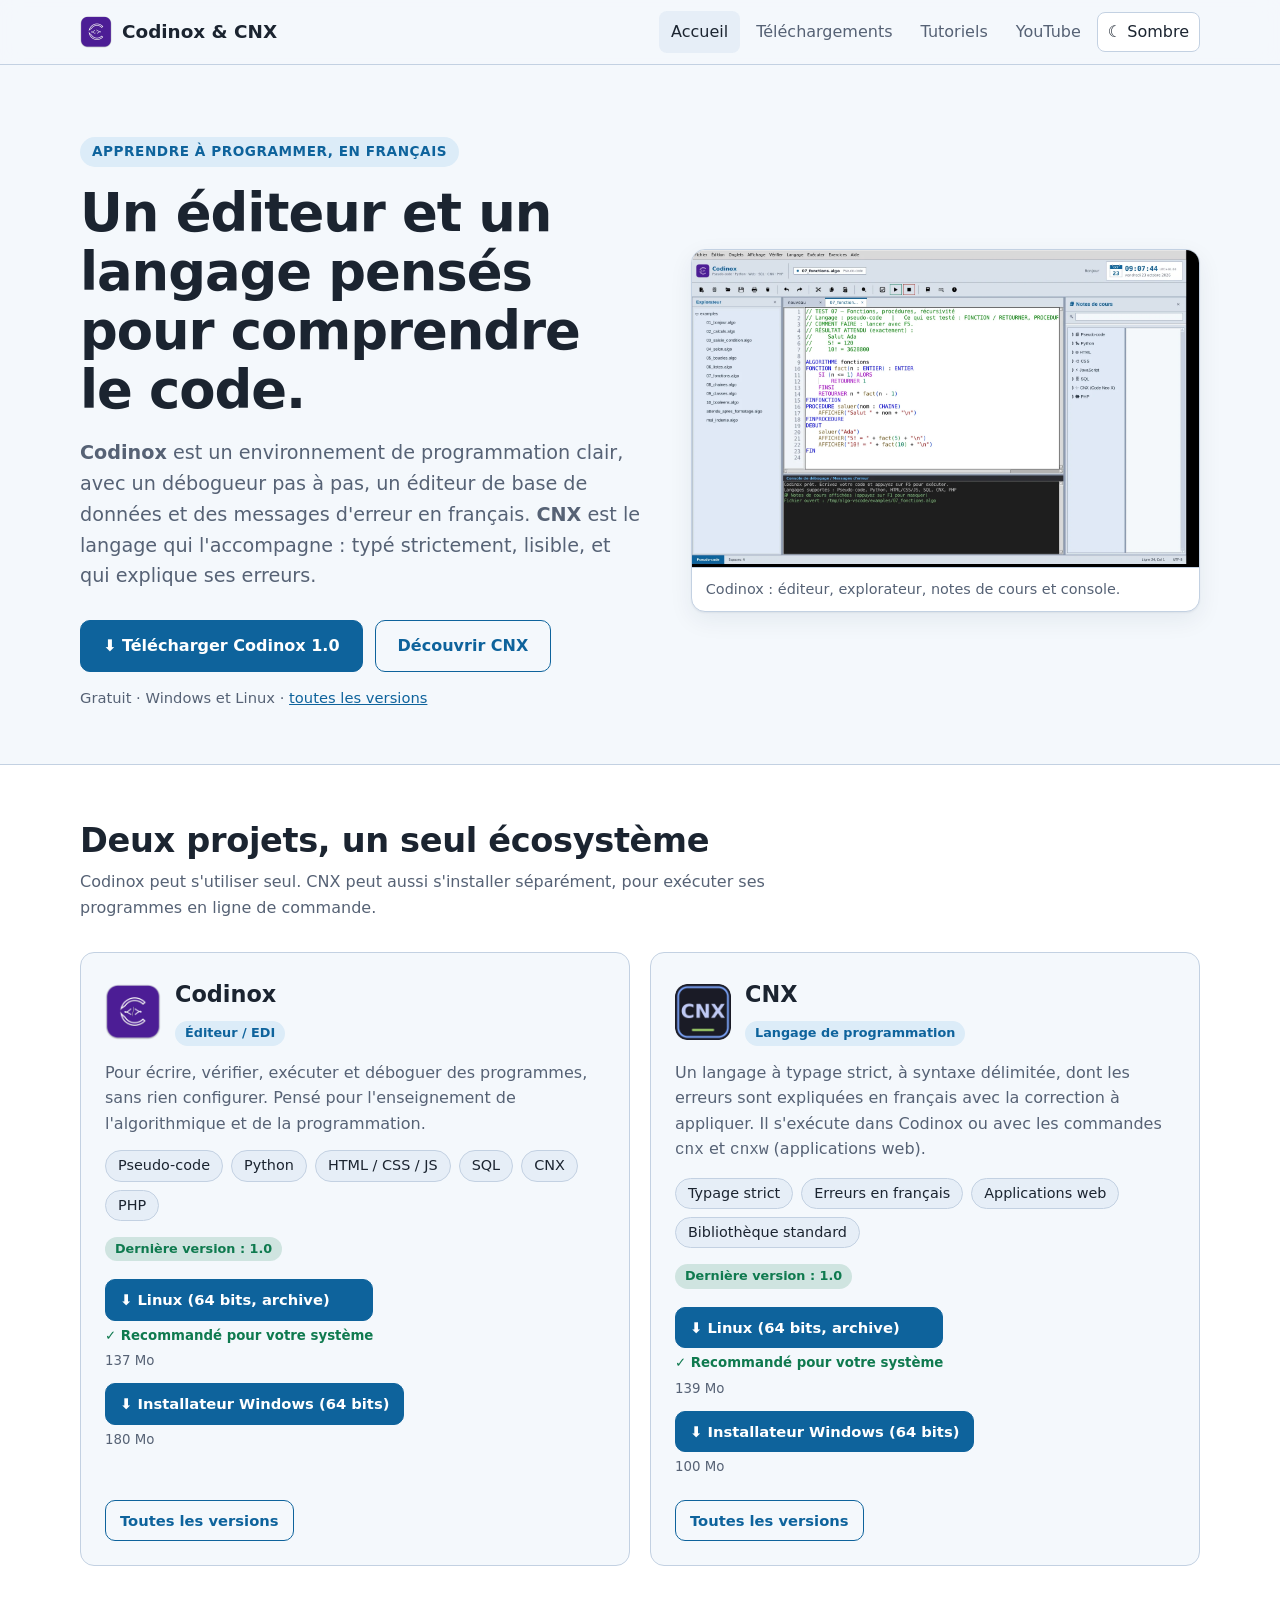
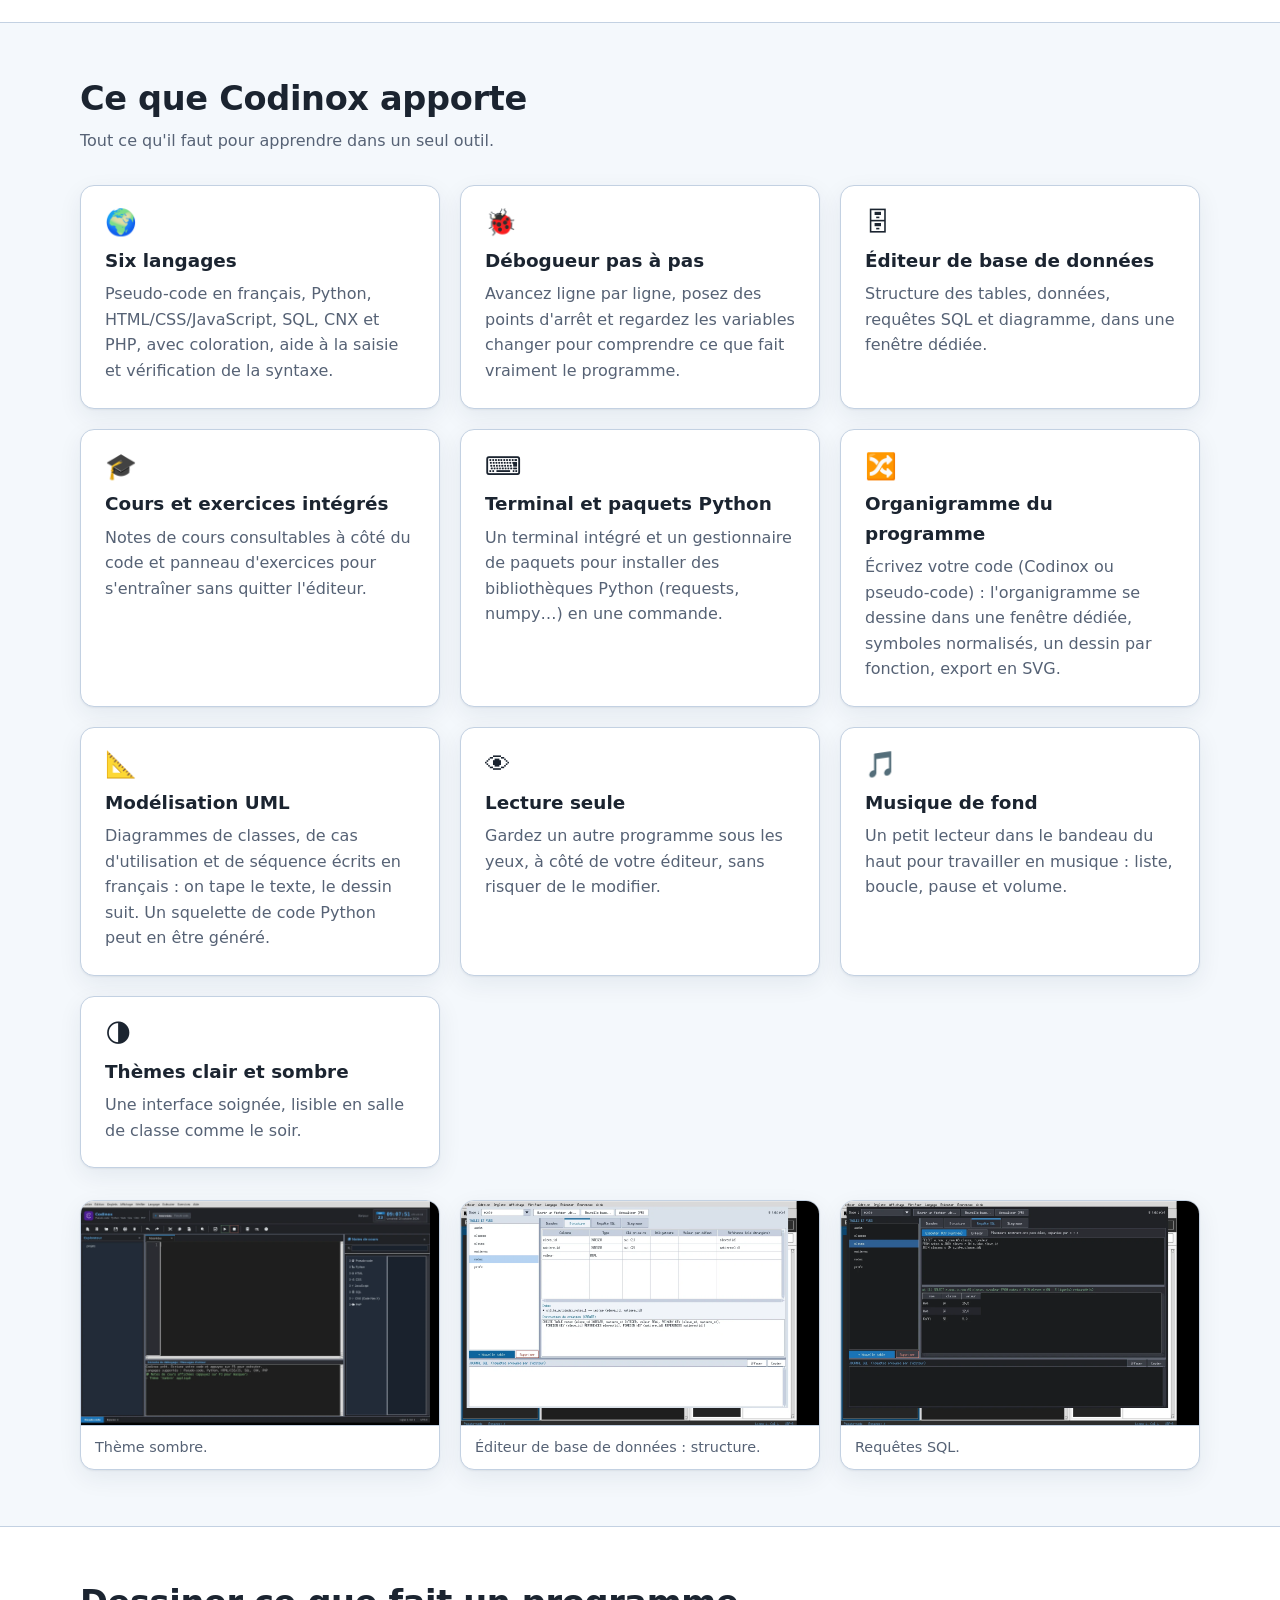
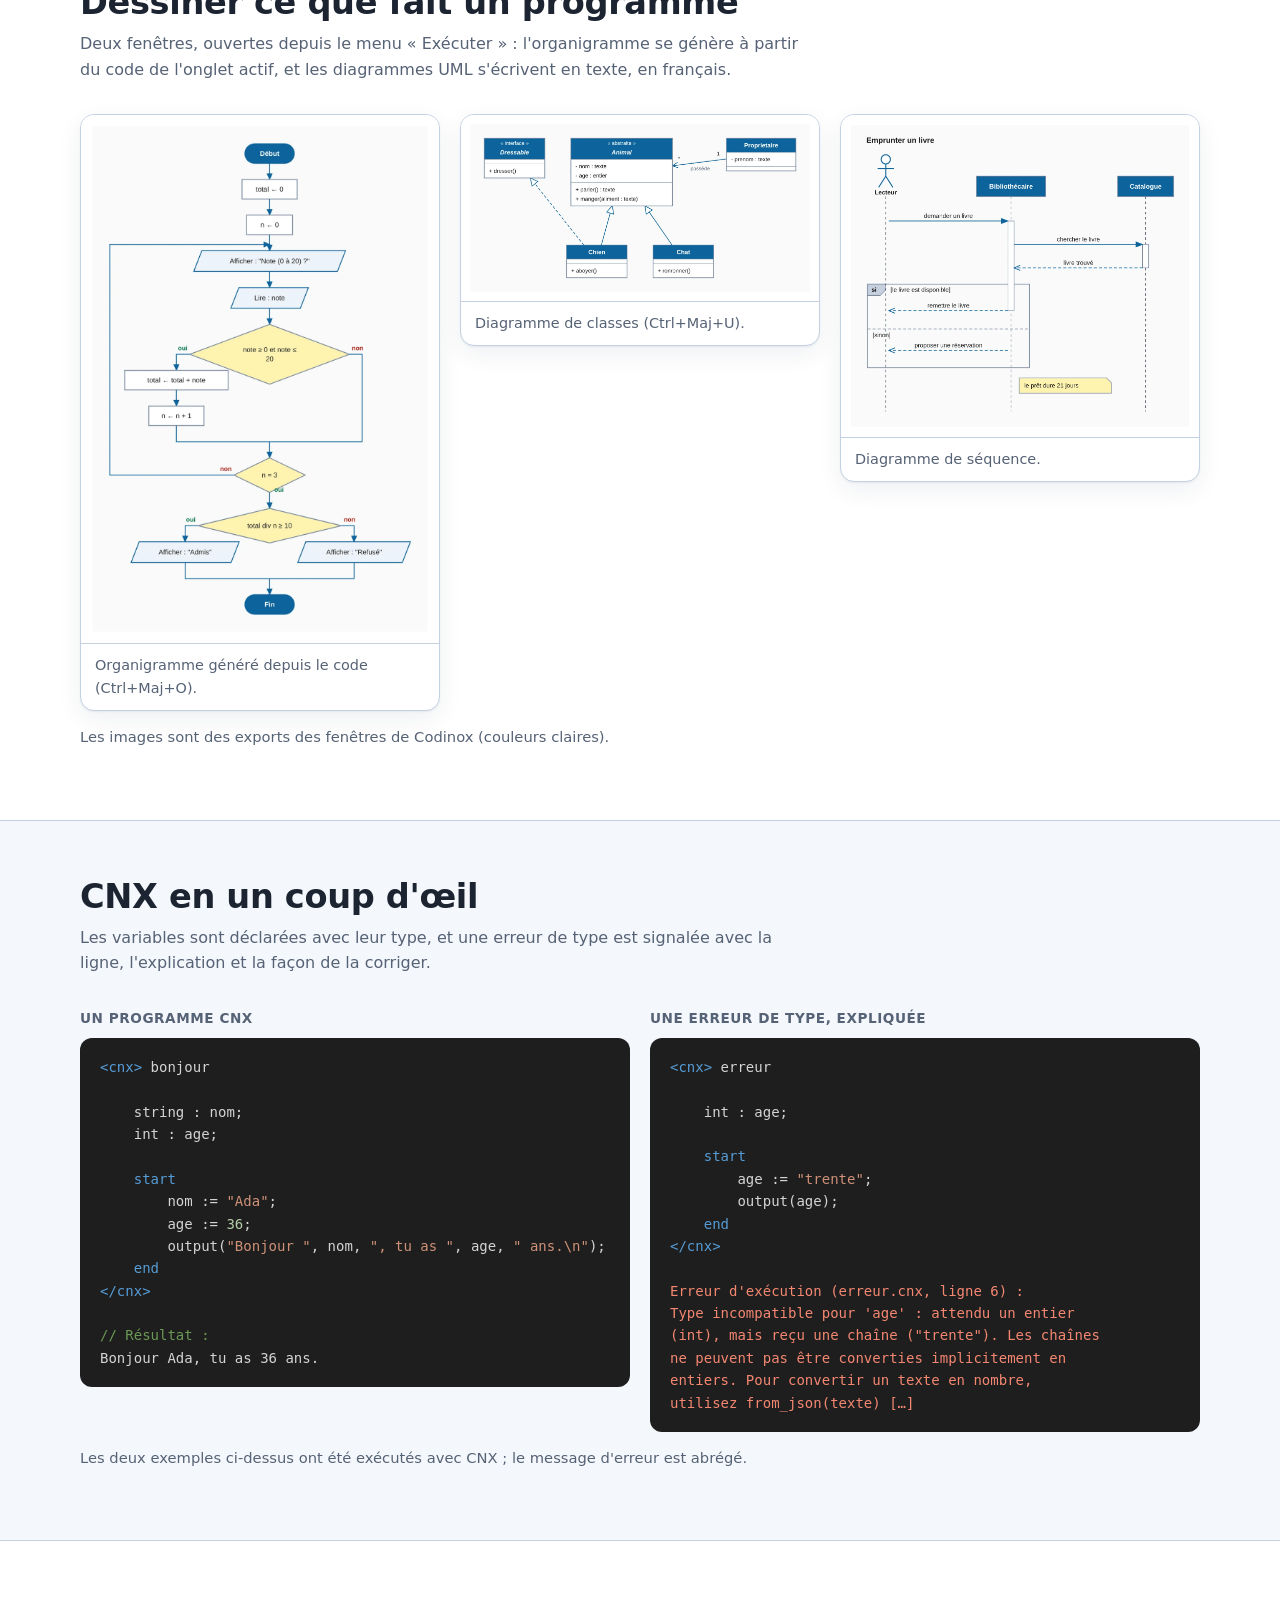
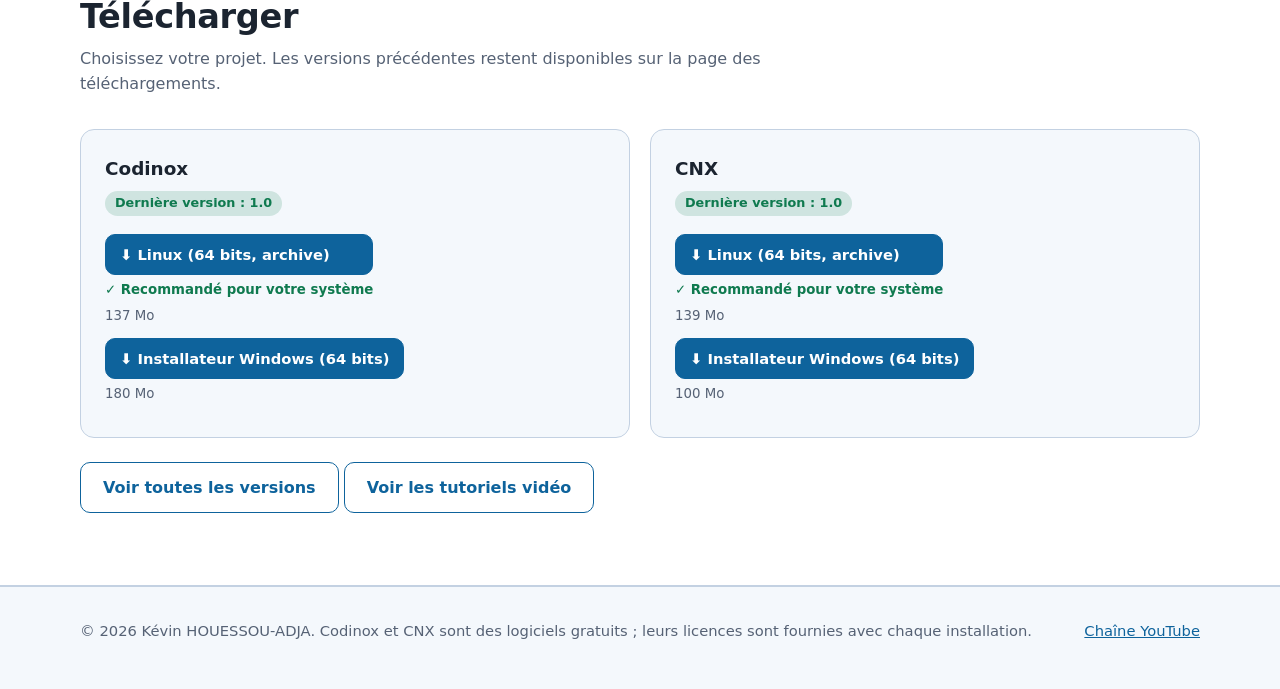
==== commit 4f8ecd91: "Add files via upload" ====
--- a/docs/index.html
+++ b/docs/index.html
@@ -16,7 +16,6 @@
       <a href="index.html" aria-current="page">Accueil</a>
       <a href="telechargements.html">Téléchargements</a>
       <a href="tutoriels.html">Tutoriels</a>
-      <a class="repo-link" href="#" rel="noopener">GitHub</a>
       <a class="yt-link" href="https://www.youtube.com/channel/UCrIPfDknOraA24e07dwppJg" rel="noopener">YouTube</a>
       <button class="theme-btn" type="button" aria-label="Changer de thème">☾ Sombre</button>
     </nav>
@@ -166,7 +165,7 @@
 <footer>
   <div class="wrap">
     <p>© <span data-year>2026</span> Kévin HOUESSOU-ADJA. Codinox et CNX sont des logiciels gratuits ; leurs licences sont fournies avec chaque installation.</p>
-    <p><a class="repo-link" href="#" rel="noopener">Code et publications sur GitHub</a> · <a class="yt-link" href="https://www.youtube.com/channel/UCrIPfDknOraA24e07dwppJg" rel="noopener">Chaîne YouTube</a></p>
+    <p><a class="yt-link" href="https://www.youtube.com/channel/UCrIPfDknOraA24e07dwppJg" rel="noopener">Chaîne YouTube</a></p>
   </div>
 </footer>
 <script src="data/releases.js"></script>
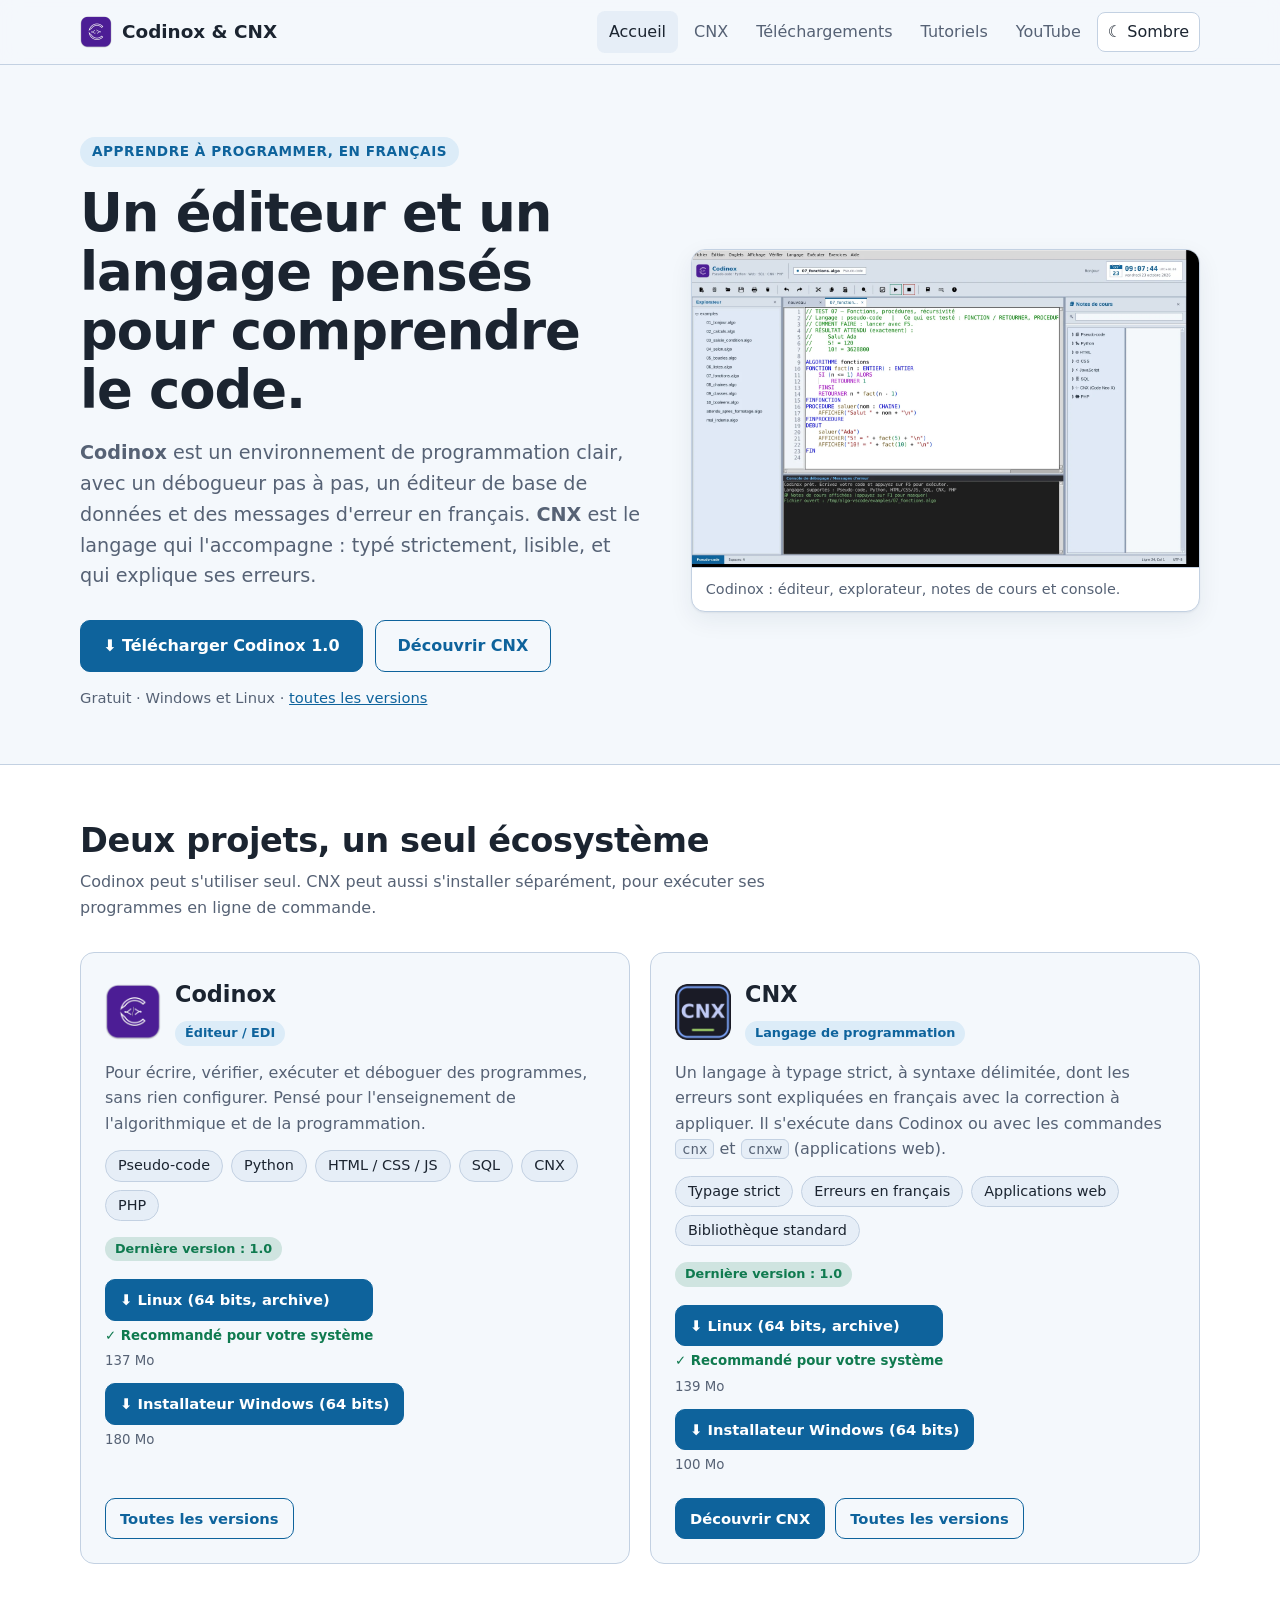
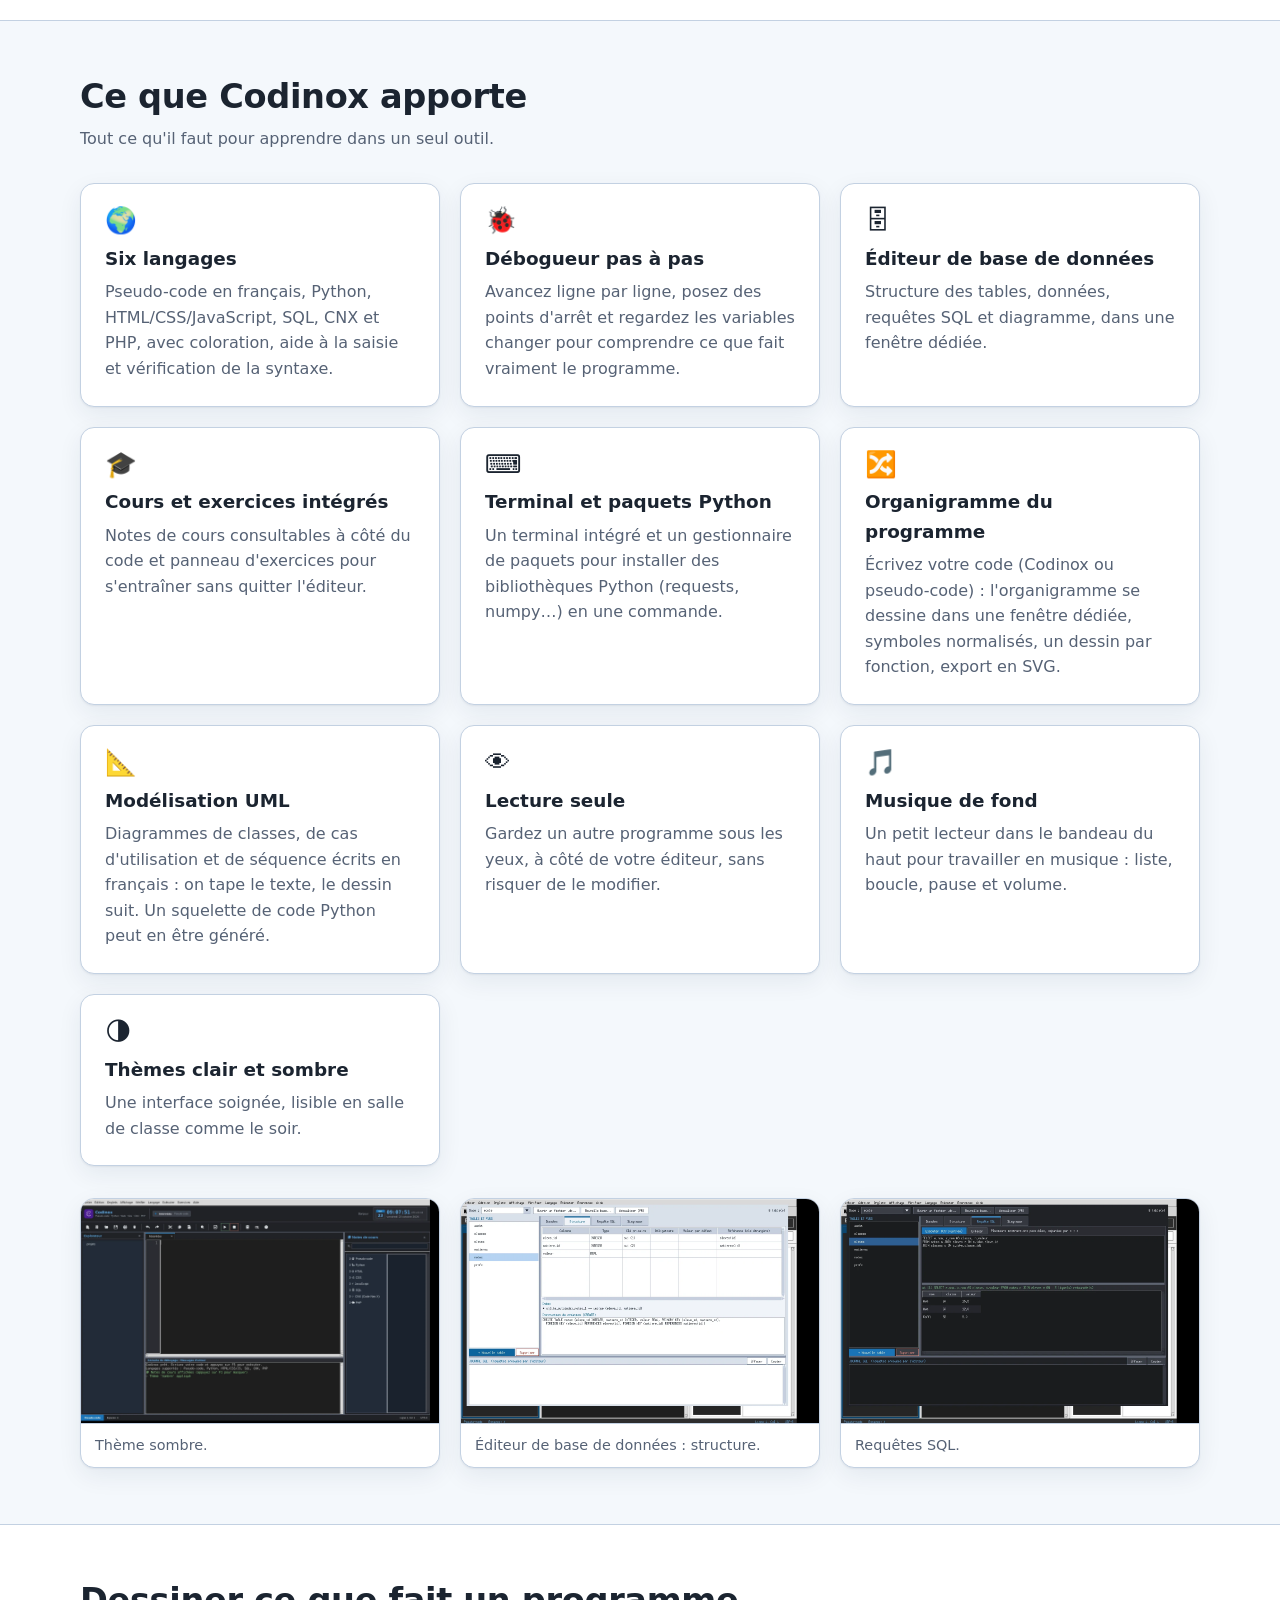
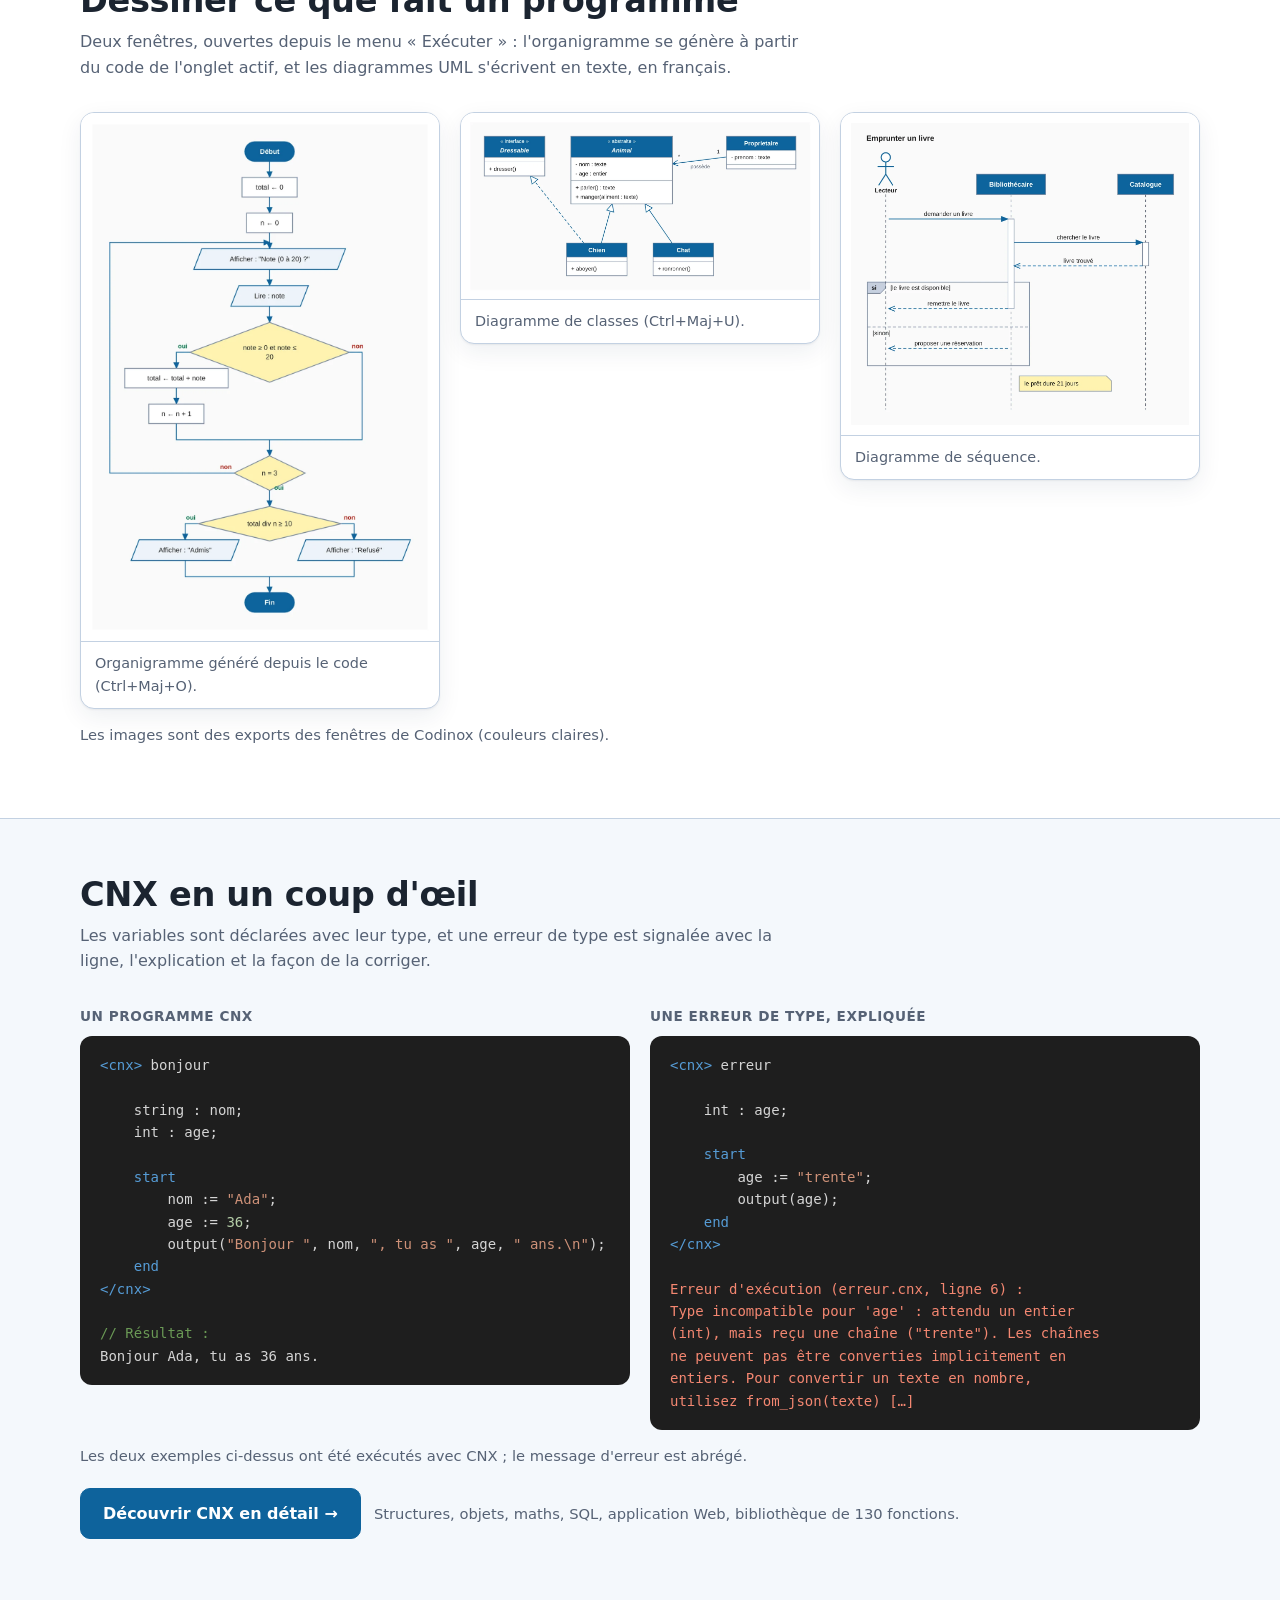
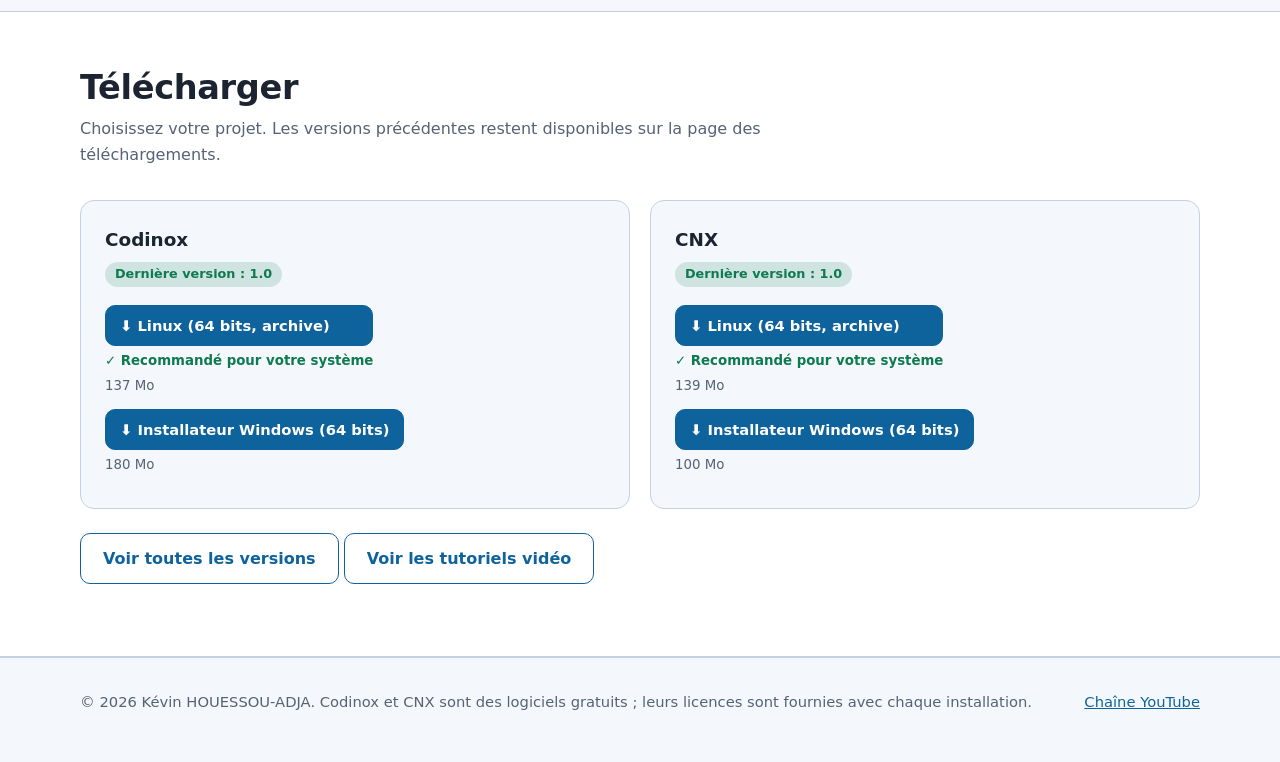
==== commit 3e501cc5: "Add files via upload" ====
--- a/docs/index.html
+++ b/docs/index.html
@@ -14,6 +14,7 @@
     <a class="brand" href="index.html"><img src="img/codinox.png" alt="" width="32" height="32"><span>Codinox &amp; CNX</span></a>
     <nav class="nav" aria-label="Navigation principale">
       <a href="index.html" aria-current="page">Accueil</a>
+      <a href="cnx.html">CNX</a>
       <a href="telechargements.html">Téléchargements</a>
       <a href="tutoriels.html">Tutoriels</a>
       <a class="yt-link" href="https://www.youtube.com/channel/UCrIPfDknOraA24e07dwppJg" rel="noopener">YouTube</a>
@@ -32,7 +33,7 @@
       <strong>CNX</strong> est le langage qui l'accompagne : typé strictement, lisible, et qui explique ses erreurs.</p>
       <div class="cta">
         <a class="btn" data-hero-dl="codinox" href="telechargements.html#codinox">⬇ Télécharger Codinox</a>
-        <a class="btn secondary" href="#cnx">Découvrir CNX</a>
+        <a class="btn secondary" href="cnx.html">Découvrir CNX</a>
       </div>
       <p class="hero-note">Gratuit · Windows et Linux · <a href="telechargements.html">toutes les versions</a></p>
     </div>
@@ -60,7 +61,7 @@
         <p>Un langage à typage strict, à syntaxe délimitée, dont les erreurs sont expliquées en français avec la correction à appliquer. Il s'exécute dans Codinox ou avec les commandes <code>cnx</code> et <code>cnxw</code> (applications web).</p>
         <ul class="chips"><li>Typage strict</li><li>Erreurs en français</li><li>Applications web</li><li>Bibliothèque standard</li></ul>
         <div data-latest="cnx" data-mode="compact"></div>
-        <div class="actions"><a class="btn secondary small" href="telechargements.html#cnx">Toutes les versions</a></div>
+        <div class="actions"><a class="btn small" href="cnx.html">Découvrir CNX</a> <a class="btn secondary small" href="telechargements.html#cnx">Toutes les versions</a></div>
       </article>
     </div>
   </div>
@@ -146,6 +147,7 @@
       </div>
     </div>
     <p class="hero-note">Les deux exemples ci-dessus ont été exécutés avec CNX ; le message d'erreur est abrégé.</p>
+    <p style="margin-top:20px"><a class="btn" href="cnx.html">Découvrir CNX en détail →</a> <span class="hero-note" style="margin-left:8px">Structures, objets, maths, SQL, application Web, bibliothèque de 130 fonctions.</span></p>
   </div>
 </section>
 
--- a/docs/style.css
+++ b/docs/style.css
@@ -61,6 +61,54 @@
 .shot img { width: 100%; }
 .shot figcaption { padding: 10px 14px; font-size: .9rem; color: var(--muted); border-top: 1px solid var(--border); }
 figure { margin: 0; }
+
+/* Images cliquables (agrandissement) */
+.shot { position: relative; }
+.shot img[data-zoomable] { cursor: zoom-in; display: block; transition: transform .25s ease, filter .25s ease; }
+.shot:hover img[data-zoomable] { transform: scale(1.025); filter: brightness(1.04); }
+.shot.has-zoom::after { content: "🔍 Agrandir"; position: absolute; top: 10px; right: 10px; background: rgba(15,23,42,.84); color: #fff; font-size: .82rem; font-weight: 600; padding: 5px 12px; border-radius: 999px; opacity: 0; transform: translateY(-4px); transition: opacity .2s, transform .2s; pointer-events: none; }
+.shot.has-zoom:hover::after, .shot.has-zoom:focus-within::after { opacity: 1; transform: none; }
+@media (hover: none) { .shot.has-zoom::after { opacity: 1; transform: none; } }
+html.lb-open { overflow: hidden; }
+.lightbox { position: fixed; inset: 0; z-index: 1000; display: flex; align-items: center; justify-content: center; padding: 60px 16px 24px; background: rgba(6,10,20,.94); animation: lb-in .18s ease; }
+@keyframes lb-in { from { opacity: 0; } to { opacity: 1; } }
+.lightbox figure { margin: 0; display: flex; flex-direction: column; align-items: center; gap: 12px; max-width: 100%; }
+.lightbox img { max-width: min(96vw, 1500px); max-height: calc(100vh - 160px); object-fit: contain; border-radius: 8px; background: #fff; box-shadow: 0 10px 50px rgba(0,0,0,.55); cursor: zoom-out; }
+.lightbox figcaption { color: #e5e7eb; text-align: center; font-size: .98rem; max-width: 60em; }
+.lb-btn { position: absolute; width: 46px; height: 46px; border-radius: 50%; border: 1px solid rgba(255,255,255,.4); background: rgba(255,255,255,.14); color: #fff; font-size: 1.5rem; line-height: 1; font-family: inherit; cursor: pointer; display: flex; align-items: center; justify-content: center; }
+.lb-btn:hover { background: rgba(255,255,255,.3); }
+.lb-btn:focus-visible { outline: 3px solid #fff; outline-offset: 2px; }
+.lb-close { top: 12px; right: 14px; }
+.lb-prev { left: 12px; top: calc(50% - 23px); }
+.lb-next { right: 12px; top: calc(50% - 23px); }
+.lb-count { position: absolute; top: 24px; left: 18px; color: #cbd5e1; font-size: .92rem; }
+@media (prefers-reduced-motion: reduce) { .lightbox { animation: none; } .shot:hover img[data-zoomable] { transform: none; } }
+
+/* Page CNX */
+.ex { padding: 36px 0; border-top: 1px solid var(--border); }
+.ex:first-of-type { border-top: 0; padding-top: 8px; }
+.ex h3 { margin: 0 0 4px; font-size: 1.35rem; }
+.ex > p { color: var(--muted); margin: 0 0 18px; max-width: 46em; }
+pre.out { background: var(--soft); color: var(--text); border: 1px solid var(--border); border-left: 4px solid var(--ok); }
+.ex .shot { margin-top: 16px; }
+.steps { list-style: none; counter-reset: st; margin: 0; padding: 0; display: grid; gap: 12px; }
+.steps li { counter-increment: st; display: flex; gap: 14px; align-items: flex-start; color: var(--text); }
+.steps li::before { content: counter(st); flex: none; width: 28px; height: 28px; border-radius: 50%; background: var(--accent); color: var(--accent-fg); font-weight: 700; display: flex; align-items: center; justify-content: center; font-size: .9rem; margin-top: 1px; }
+p code, li code, td code, .card code { font-family: var(--mono); font-size: .88em; background: var(--soft); border: 1px solid var(--border); border-radius: 6px; padding: 1px 6px; }
+.tbl-wrap { overflow-x: auto; border: 1px solid var(--border); border-radius: 12px; background: var(--surface); }
+.tbl { width: 100%; border-collapse: collapse; min-width: 620px; }
+.tbl th, .tbl td { text-align: left; padding: 12px 16px; border-bottom: 1px solid var(--border); vertical-align: top; }
+.tbl th { background: var(--soft); font-size: .85rem; text-transform: uppercase; letter-spacing: .04em; color: var(--muted); }
+.tbl tr:last-child td { border-bottom: 0; }
+.tbl .num { text-align: right; font-variant-numeric: tabular-nums; white-space: nowrap; }
+.stats { display: grid; grid-template-columns: repeat(4, 1fr); gap: 16px; margin-top: 28px; }
+.stat { background: var(--surface); border: 1px solid var(--border); border-radius: 14px; padding: 16px 18px; }
+.stat b { display: block; font-size: 2rem; letter-spacing: -.02em; color: var(--accent); line-height: 1.1; }
+.stat span { color: var(--muted); font-size: .92rem; }
+.cols2 { display: grid; grid-template-columns: 1fr 1fr; gap: 28px; align-items: start; }
+.cols2 > * { min-width: 0; }
+@media (max-width: 860px) { .cols2, .stats { grid-template-columns: 1fr 1fr; } .cols2 { grid-template-columns: 1fr; } }
+@media (max-width: 480px) { .stats { grid-template-columns: 1fr; } }
 
 section { padding: 56px 0; }
 section.alt { background: var(--surface); border-block: 1px solid var(--border); }
@@ -142,3 +190,5 @@
 
 /* Les éléments de grille peuvent rétrécir (sinon les blocs de code élargissent la page sur téléphone) */
 .grid > *, .code-pair > *, .gallery > *, .hero .wrap > * { min-width: 0; }
+.muted { color: var(--muted); }
+pre.out { white-space: pre-wrap; overflow-wrap: anywhere; }
